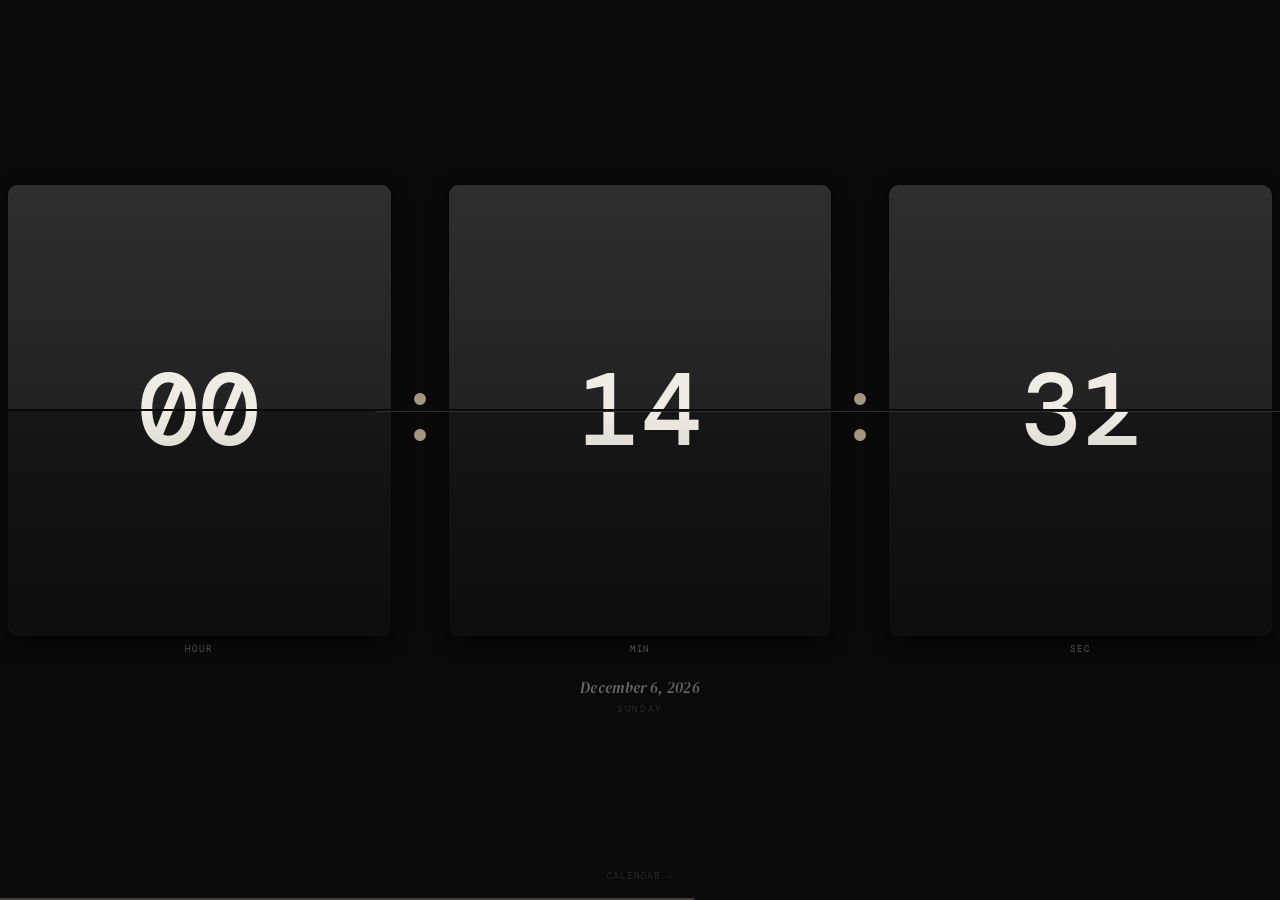
==== index.html @ 861768a3 "Update index.html" ====
<!DOCTYPE html>
<html lang="en">
<head>
  <meta charset="UTF-8">
  <meta name="viewport" content="width=device-width, initial-scale=1.0, maximum-scale=1.0, user-scalable=no">
  <meta name="apple-mobile-web-app-capable" content="yes">
  <meta name="apple-mobile-web-app-status-bar-style" content="black-translucent">
  <title>Clock</title>
  <link href="https://fonts.googleapis.com/css2?family=DM+Serif+Display:ital@0;1&family=DM+Mono:wght@300;400;500&display=swap" rel="stylesheet">
  <style>
    *, *::before, *::after { box-sizing: border-box; margin: 0; padding: 0; }

    :root {
      --bg: #0a0a0a;
      --card-top: #222222;
      --card-bot: #161616;
      --fg: #f0ece4;
      --muted: #666;
      --accent: #c8b99a;
      --dim: #2a2a2a;
      --divider: #0a0a0a;

      --font-sz: 56px;
    }

    html, body {
      width: 100%;
      height: 100%;
      overflow: hidden;
      background: var(--bg);
      color: var(--fg);
      -webkit-tap-highlight-color: transparent;
      touch-action: none;
    }

    /* ── SWIPE WRAP ── */
    #swipe-wrap {
      display: -webkit-box;
      display: flex;
      width: 200%;
      height: 100%;
      -webkit-transition: -webkit-transform 0.42s cubic-bezier(0.77,0,0.175,1);
      transition: transform 0.42s cubic-bezier(0.77,0,0.175,1);
    }
    #swipe-wrap.show-cal {
      -webkit-transform: translateX(-50%);
      transform: translateX(-50%);
    }

    .page {
      width: 50%;
      height: 100%;
      display: -webkit-box;
      display: flex;
      -webkit-box-orient: vertical;
      flex-direction: column;
      -webkit-box-align: center;
      align-items: center;
      -webkit-box-pack: center;
      justify-content: center;
      position: relative;
      flex-shrink: 0;
    }

    #clock-row {
      display: -webkit-box;
      display: flex;
      -webkit-box-align: center;
      align-items: center;
      -webkit-box-pack: center;
      justify-content: center;
      width: 100%;
      padding: 0 8px;
    }

    .flip-unit {
      display: -webkit-box;
      display: flex;
      -webkit-box-orient: vertical;
      flex-direction: column;
      -webkit-box-align: center;
      align-items: center;
      gap: 7px;
      -webkit-box-flex: 1;
      flex: 1;
    }

    .flip-card {
      position: relative;
      width: 100%;
      height: 0;
      padding-bottom: 118%;
      border-radius: 10px;
      -webkit-perspective: 300px;
      perspective: 300px;
      box-shadow: 0 6px 20px rgba(0,0,0,0.7);
    }

    /* Static background halves */
    .card-top {
      position: absolute;
      top: 0; left: 0; right: 0;
      height: 50%;
      overflow: hidden;
      background: var(--card-top);
      border-radius: 10px 10px 0 0;
      display: -webkit-box;
      display: flex;
      -webkit-box-align: end;
      align-items: flex-end;
      -webkit-box-pack: center;
      justify-content: center;
    }
    .card-bot {
      position: absolute;
      top: 50%; left: 0; right: 0;
      height: 50%;
      overflow: hidden;
      background: var(--card-bot);
      border-radius: 0 0 10px 10px;
      display: -webkit-box;
      display: flex;
      -webkit-box-align: start;
      align-items: flex-start;
      -webkit-box-pack: center;
      justify-content: center;
    }

    .card-top span {
      font-family: 'DM Mono', monospace;
      font-weight: 500;
      font-size: 8vw;
      color: var(--fg);
      line-height: 1;
      display: block;
      -webkit-transform: translateY(50%);
      transform: translateY(50%);
      -webkit-user-select: none;
      user-select: none;
    }
    .card-bot span {
      font-family: 'DM Mono', monospace;
      font-weight: 500;
      font-size: 8vw;
      color: var(--fg);
      line-height: 1;
      display: block;
      -webkit-transform: translateY(-50%);
      transform: translateY(-50%);
      -webkit-user-select: none;
      user-select: none;
    }

    /* Sheen */
    .card-top::after {
      content: '';
      position: absolute;
      inset: 0;
      background: -webkit-linear-gradient(top, rgba(255,255,255,0.06), transparent);
      background: linear-gradient(to bottom, rgba(255,255,255,0.06), transparent);
      pointer-events: none;
    }
    .card-bot::after {
      content: '';
      position: absolute;
      inset: 0;
      background: -webkit-linear-gradient(bottom, rgba(0,0,0,0.4), transparent);
      background: linear-gradient(to top, rgba(0,0,0,0.4), transparent);
      pointer-events: none;
    }

    /* Divider line */
    .card-divider {
      position: absolute;
      top: calc(50% - 1px);
      left: 0; right: 0;
      height: 2px;
      background: var(--divider);
      z-index: 20;
    }

    /* Animated flap */
    .flap {
      position: absolute;
      top: 0; left: 0; right: 0;
      height: 50%;
      overflow: hidden;
      background: var(--card-top);
      border-radius: 10px 10px 0 0;
      -webkit-transform-origin: bottom center;
      transform-origin: bottom center;
      -webkit-transform-style: preserve-3d;
      transform-style: preserve-3d;
      z-index: 10;
      display: -webkit-box;
      display: flex;
      -webkit-box-align: end;
      align-items: flex-end;
      -webkit-box-pack: center;
      justify-content: center;
    }
    .flap span {
      font-family: 'DM Mono', monospace;
      font-weight: 500;
      font-size: 8vw;
      color: var(--fg);
      line-height: 1;
      display: block;
      -webkit-transform: translateY(50%);
      transform: translateY(50%);
      -webkit-user-select: none;
      user-select: none;
    }
    .flap::after {
      content: '';
      position: absolute;
      inset: 0;
      background: -webkit-linear-gradient(top, rgba(255,255,255,0.06), transparent);
      background: linear-gradient(to bottom, rgba(255,255,255,0.06), transparent);
      pointer-events: none;
    }

    .flap.animate {
      -webkit-animation: flapDown 0.32s ease-in forwards;
      animation: flapDown 0.32s ease-in forwards;
    }
    @-webkit-keyframes flapDown {
      0%   { -webkit-transform: rotateX(0deg); }
      100% { -webkit-transform: rotateX(-90deg); }
    }
    @keyframes flapDown {
      0%   { transform: rotateX(0deg); }
      100% { transform: rotateX(-90deg); }
    }

    .flip-label {
      font-family: 'DM Mono', monospace;
      font-size: 9px;
      letter-spacing: 0.22em;
      text-transform: uppercase;
      color: var(--muted);
    }

    .colon-sep {
      font-family: 'DM Mono', monospace;
      font-size: 7vw;
      font-weight: 300;
      color: var(--accent);
      margin-bottom: 18px;
      opacity: 0.8;
      flex-shrink: 0;
      padding: 0 2px;
      -webkit-animation: blink 1s step-start infinite;
      animation: blink 1s step-start infinite;
    }
    @-webkit-keyframes blink { 0%,100%{opacity:0.8} 50%{opacity:0.1} }
    @keyframes blink         { 0%,100%{opacity:0.8} 50%{opacity:0.1} }

    #date-row {
      margin-top: 22px;
      display: -webkit-box;
      display: flex;
      -webkit-box-orient: vertical;
      flex-direction: column;
      -webkit-box-align: center;
      align-items: center;
      gap: 5px;
    }
    #date-display {
      font-family: 'DM Serif Display', serif;
      font-style: italic;
      font-size: 15px;
      color: var(--muted);
      letter-spacing: 0.02em;
    }
    #day-display {
      font-family: 'DM Mono', monospace;
      font-size: 9px;
      letter-spacing: 0.28em;
      text-transform: uppercase;
      color: var(--dim);
    }

    #progress-bar {
      position: absolute;
      bottom: 0; left: 0;
      height: 2px;
      background: var(--accent);
      opacity: 0.3;
      width: 0%;
      -webkit-transition: width 0.95s linear;
      transition: width 0.95s linear;
    }

    /* hints */
    .swipe-hint, .back-hint {
      position: absolute;
      bottom: 18px;
      font-size: 9px;
      color: var(--dim);
      letter-spacing: 0.2em;
      text-transform: uppercase;
      display: -webkit-box;
      display: flex;
      -webkit-box-align: center;
      align-items: center;
      gap: 5px;
      font-family: 'DM Mono', monospace;
    }
    .swipe-hint::after  { content:'→'; -webkit-animation:nudge-r 2.5s ease-in-out infinite; animation:nudge-r 2.5s ease-in-out infinite; display:inline-block; }
    .back-hint::before  { content:'←'; -webkit-animation:nudge-l 2.5s ease-in-out infinite; animation:nudge-l 2.5s ease-in-out infinite; display:inline-block; }
    @-webkit-keyframes nudge-r { 0%,100%{-webkit-transform:translateX(0)} 50%{-webkit-transform:translateX(4px)} }
    @keyframes nudge-r          { 0%,100%{transform:translateX(0)}          50%{transform:translateX(4px)} }
    @-webkit-keyframes nudge-l { 0%,100%{-webkit-transform:translateX(0)} 50%{-webkit-transform:translateX(-4px)} }
    @keyframes nudge-l          { 0%,100%{transform:translateX(0)}          50%{transform:translateX(-4px)} }

    /* ══════════════════════════════
       CALENDAR
    ══════════════════════════════ */
    #cal-page {
      -webkit-box-pack: start;
      justify-content: flex-start;
      padding: 40px 16px 0;
      width: 50%;
    }

    #cal-header {
      width: 100%;
      display: -webkit-box;
      display: flex;
      -webkit-box-align: center;
      align-items: center;
      -webkit-box-pack: justify;
      justify-content: space-between;
      margin-bottom: 18px;
    }
    #cal-month-label {
      font-family: 'DM Serif Display', serif;
      font-style: italic;
      font-size: 22px;
      color: var(--fg);
    }
    .cal-nav {
      background: none;
      border: 1px solid var(--dim);
      color: var(--muted);
      width: 30px; height: 30px;
      border-radius: 50%;
      font-size: 16px;
      cursor: pointer;
      display: -webkit-box;
      display: flex;
      -webkit-box-align: center;
      align-items: center;
      -webkit-box-pack: center;
      justify-content: center;
      -webkit-appearance: none;
    }
    .cal-nav:active { border-color: var(--accent); color: var(--accent); }

    .cal-weekdays {
      display: -webkit-box;
      display: -ms-flexbox;
      display: flex;
      width: 100%;
      margin-bottom: 6px;
    }
    .cal-wd {
      -webkit-box-flex: 1;
      flex: 1;
      text-align: center;
      font-size: 8px;
      letter-spacing: 0.1em;
      text-transform: uppercase;
      color: var(--dim);
      padding: 3px 0;
      font-family: 'DM Mono', monospace;
    }

    /* Use flex rows instead of grid for old Safari */
    #cal-days {
      width: 100%;
    }
    .cal-row {
      display: -webkit-box;
      display: -ms-flexbox;
      display: flex;
      width: 100%;
    }
    .cal-day {
      -webkit-box-flex: 1;
      flex: 1;
      aspect-ratio: 1;
      height: 38px;
      display: -webkit-box;
      display: flex;
      -webkit-box-align: center;
      align-items: center;
      -webkit-box-pack: center;
      justify-content: center;
      font-size: 12px;
      color: var(--muted);
      border-radius: 50%;
      font-family: 'DM Mono', monospace;
      font-weight: 300;
    }
    .cal-day.other-month   { opacity: 0.22; }
    .cal-day.current-month { color: var(--fg); opacity: 0.75; }
    .cal-day.today         { background: var(--accent); color: var(--bg); opacity: 1; font-weight: 500; }

    body { -webkit-animation: fadeIn 0.6s ease; animation: fadeIn 0.6s ease; }
    @-webkit-keyframes fadeIn { from{opacity:0} to{opacity:1} }
    @keyframes fadeIn          { from{opacity:0} to{opacity:1} }
  </style>
</head>
<body>
<div id="swipe-wrap">

  <!-- ── CLOCK PAGE ── -->
  <div class="page" id="clock-page">
    <div id="progress-bar"></div>

    <div id="clock-row">
      <div class="flip-unit">
        <div class="flip-card">
          <div class="card-top"><span id="top-hh">00</span></div>
          <div class="card-bot"><span id="bot-hh">00</span></div>
          <div class="card-divider"></div>
          <div class="flap" id="flap-hh"><span id="flap-hh-val">00</span></div>
        </div>
        <div class="flip-label">hour</div>
      </div>

      <div class="colon-sep">:</div>

      <div class="flip-unit">
        <div class="flip-card">
          <div class="card-top"><span id="top-mm">00</span></div>
          <div class="card-bot"><span id="bot-mm">00</span></div>
          <div class="card-divider"></div>
          <div class="flap" id="flap-mm"><span id="flap-mm-val">00</span></div>
        </div>
        <div class="flip-label">min</div>
      </div>

      <div class="colon-sep">:</div>

      <div class="flip-unit">
        <div class="flip-card">
          <div class="card-top"><span id="top-ss">00</span></div>
          <div class="card-bot"><span id="bot-ss">00</span></div>
          <div class="card-divider"></div>
          <div class="flap" id="flap-ss"><span id="flap-ss-val">00</span></div>
        </div>
        <div class="flip-label">sec</div>
      </div>
    </div>

    <div id="date-row">
      <div id="date-display"></div>
      <div id="day-display"></div>
    </div>

    <div class="swipe-hint">calendar</div>
  </div>

  <!-- ── CALENDAR PAGE ── -->
  <div class="page" id="cal-page">
    <div id="cal-header">
      <button class="cal-nav" id="prev-month">&#8249;</button>
      <div id="cal-month-label"></div>
      <button class="cal-nav" id="next-month">&#8250;</button>
    </div>
    <div style="width:100%">
      <div class="cal-weekdays">
        <div class="cal-wd">Su</div><div class="cal-wd">Mo</div>
        <div class="cal-wd">Tu</div><div class="cal-wd">We</div>
        <div class="cal-wd">Th</div><div class="cal-wd">Fr</div>
        <div class="cal-wd">Sa</div>
      </div>
      <div id="cal-days"></div>
    </div>
    <div class="back-hint">clock</div>
  </div>

</div>

<script>
  function pad(n) { return ('0' + n).slice(-2); }

  var MONTHS = ['January','February','March','April','May','June',
                'July','August','September','October','November','December'];
  var DAYS   = ['Sunday','Monday','Tuesday','Wednesday',
                'Thursday','Friday','Saturday'];

  /* ── Flip Card ── */
  function Card(id) {
    this.topEl   = document.getElementById('top-' + id);
    this.botEl   = document.getElementById('bot-' + id);
    this.flapEl  = document.getElementById('flap-' + id);
    this.flapVal = document.getElementById('flap-' + id + '-val');
    this.current = null;
  }
  Card.prototype.set = function(val) {
    if (this.current === val) return;
    var prev = this.current !== null ? this.current : val;
    this.current = val;
    this.botEl.textContent = val;
    this.flapVal.textContent = prev;
    this.flapEl.className = 'flap';
    var el = this.flapEl;
    var topEl = this.topEl;
    var flapVal = this.flapVal;
    // force reflow
    void el.offsetWidth;
    el.className = 'flap animate';
    setTimeout(function() {
      topEl.textContent = val;
      flapVal.textContent = val;
      el.className = 'flap';
    }, 340);
  };

  var cards = {
    hh: new Card('hh'),
    mm: new Card('mm'),
    ss: new Card('ss')
  };

  /* ── Tick ── */
  function tick() {
    var now = new Date();
    cards.hh.set(pad(now.getHours()));
    cards.mm.set(pad(now.getMinutes()));
    cards.ss.set(pad(now.getSeconds()));
    document.getElementById('date-display').textContent =
      MONTHS[now.getMonth()] + ' ' + now.getDate() + ', ' + now.getFullYear();
    document.getElementById('day-display').textContent = DAYS[now.getDay()];
    document.getElementById('progress-bar').style.width =
      ((now.getSeconds() / 59) * 100) + '%';
  }
  tick();
  setInterval(tick, 1000);

  /* ── Calendar ── */
  var calYear, calMonth;
  function initCal() {
    var n = new Date();
    calYear = n.getFullYear();
    calMonth = n.getMonth();
    renderCal();
  }
  function renderCal() {
    var now = new Date();
    document.getElementById('cal-month-label').textContent =
      MONTHS[calMonth] + ' ' + calYear;
    var firstDay    = new Date(calYear, calMonth, 1).getDay();
    var daysInMonth = new Date(calYear, calMonth + 1, 0).getDate();
    var daysInPrev  = new Date(calYear, calMonth, 0).getDate();

    // Build flat array of day cells
    var cells = [];
    for (var i = firstDay - 1; i >= 0; i--) {
      cells.push({ label: daysInPrev - i, cls: 'cal-day other-month' });
    }
    for (var i = 1; i <= daysInMonth; i++) {
      var isToday = i === now.getDate() &&
        calMonth === now.getMonth() && calYear === now.getFullYear();
      cells.push({ label: i, cls: 'cal-day current-month' + (isToday ? ' today' : '') });
    }
    var rem = cells.length % 7;
    if (rem) {
      for (var i = 1; i <= 7 - rem; i++) {
        cells.push({ label: i, cls: 'cal-day other-month' });
      }
    }

    // Render as flex rows of 7
    var container = document.getElementById('cal-days');
    container.innerHTML = '';
    for (var r = 0; r < cells.length; r += 7) {
      var row = document.createElement('div');
      row.className = 'cal-row';
      for (var c = r; c < r + 7 && c < cells.length; c++) {
        var cell = document.createElement('div');
        cell.className = cells[c].cls;
        cell.textContent = cells[c].label;
        row.appendChild(cell);
      }
      container.appendChild(row);
    }
  }

  document.getElementById('prev-month').onclick = function() {
    if (--calMonth < 0) { calMonth = 11; calYear--; } renderCal();
  };
  document.getElementById('next-month').onclick = function() {
    if (++calMonth > 11) { calMonth = 0; calYear++; } renderCal();
  };
  initCal();

  /* ── Swipe ── */
  var wrap = document.getElementById('swipe-wrap');
  var sx = 0, sy = 0, onCal = false;

  document.addEventListener('touchstart', function(e) {
    sx = e.touches[0].clientX;
    sy = e.touches[0].clientY;
  }, false);

  document.addEventListener('touchend', function(e) {
    var dx = e.changedTouches[0].clientX - sx;
    var dy = e.changedTouches[0].clientY - sy;
    if (Math.abs(dx) < Math.abs(dy) * 1.2 || Math.abs(dx) < 30) return;
    if (!onCal && dx < 0) {
      onCal = true;
      wrap.className = 'show-cal';
    } else if (onCal && dx > 0) {
      onCal = false;
      wrap.className = '';
    }
  }, false);
</script>
</body>
</html>
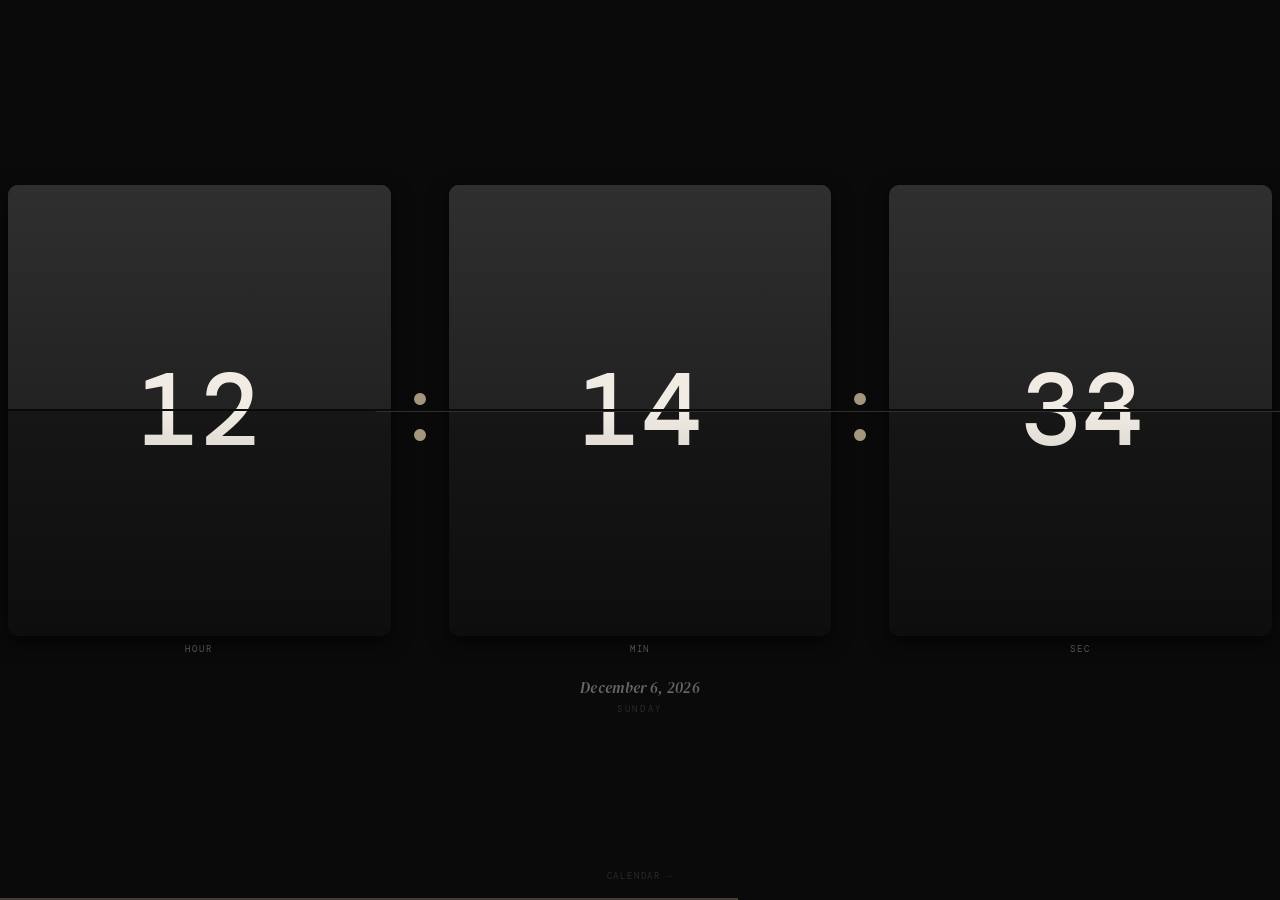
==== commit 4d8cd935: "added 12 hour format" ====
--- a/index.html
+++ b/index.html
@@ -530,7 +530,8 @@
   /* ── Tick ── */
   function tick() {
     var now = new Date();
-    cards.hh.set(pad(now.getHours()));
+    var h = now.getHours() % 12 || 12;
+    cards.hh.set(pad(h));
     cards.mm.set(pad(now.getMinutes()));
     cards.ss.set(pad(now.getSeconds()));
     document.getElementById('date-display').textContent =
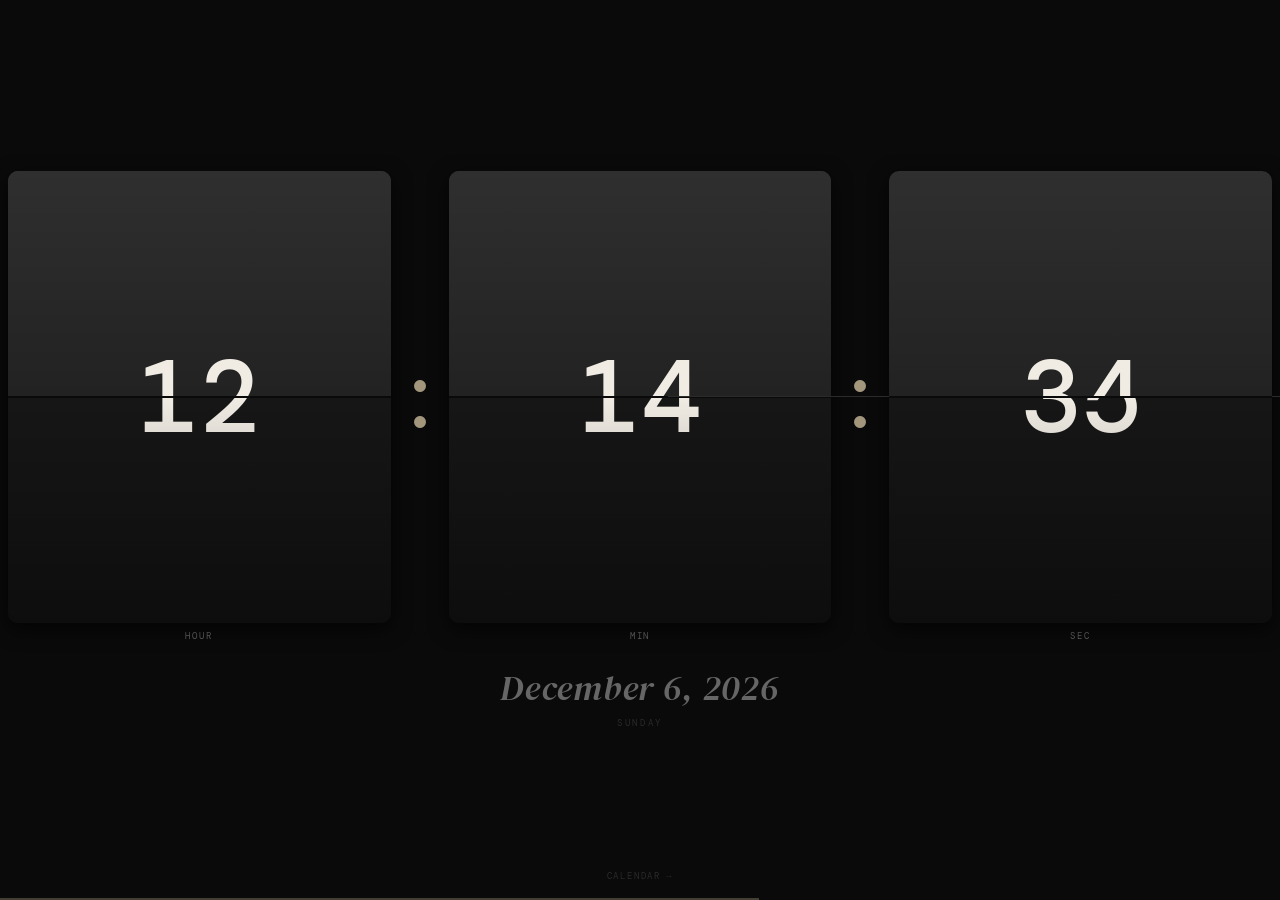
==== commit 811d8f1b: "Update index.html" ====
--- a/index.html
+++ b/index.html
@@ -269,7 +269,7 @@
     #date-display {
       font-family: 'DM Serif Display', serif;
       font-style: italic;
-      font-size: 15px;
+      font-size: 35px;
       color: var(--muted);
       letter-spacing: 0.02em;
     }
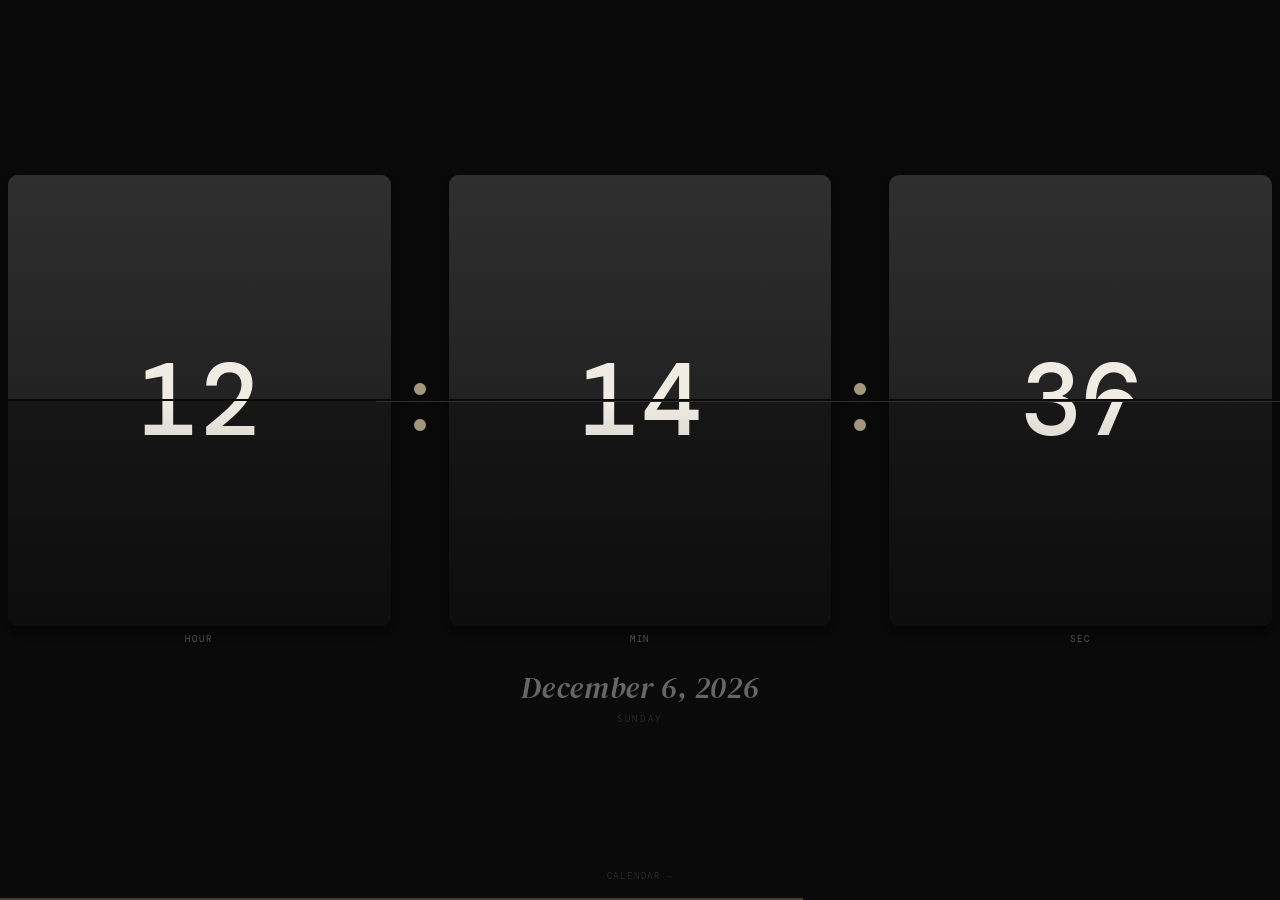
==== commit 29ea4b56: "Update index.html" ====
--- a/index.html
+++ b/index.html
@@ -269,7 +269,7 @@
     #date-display {
       font-family: 'DM Serif Display', serif;
       font-style: italic;
-      font-size: 35px;
+      font-size: 30px;
       color: var(--muted);
       letter-spacing: 0.02em;
     }
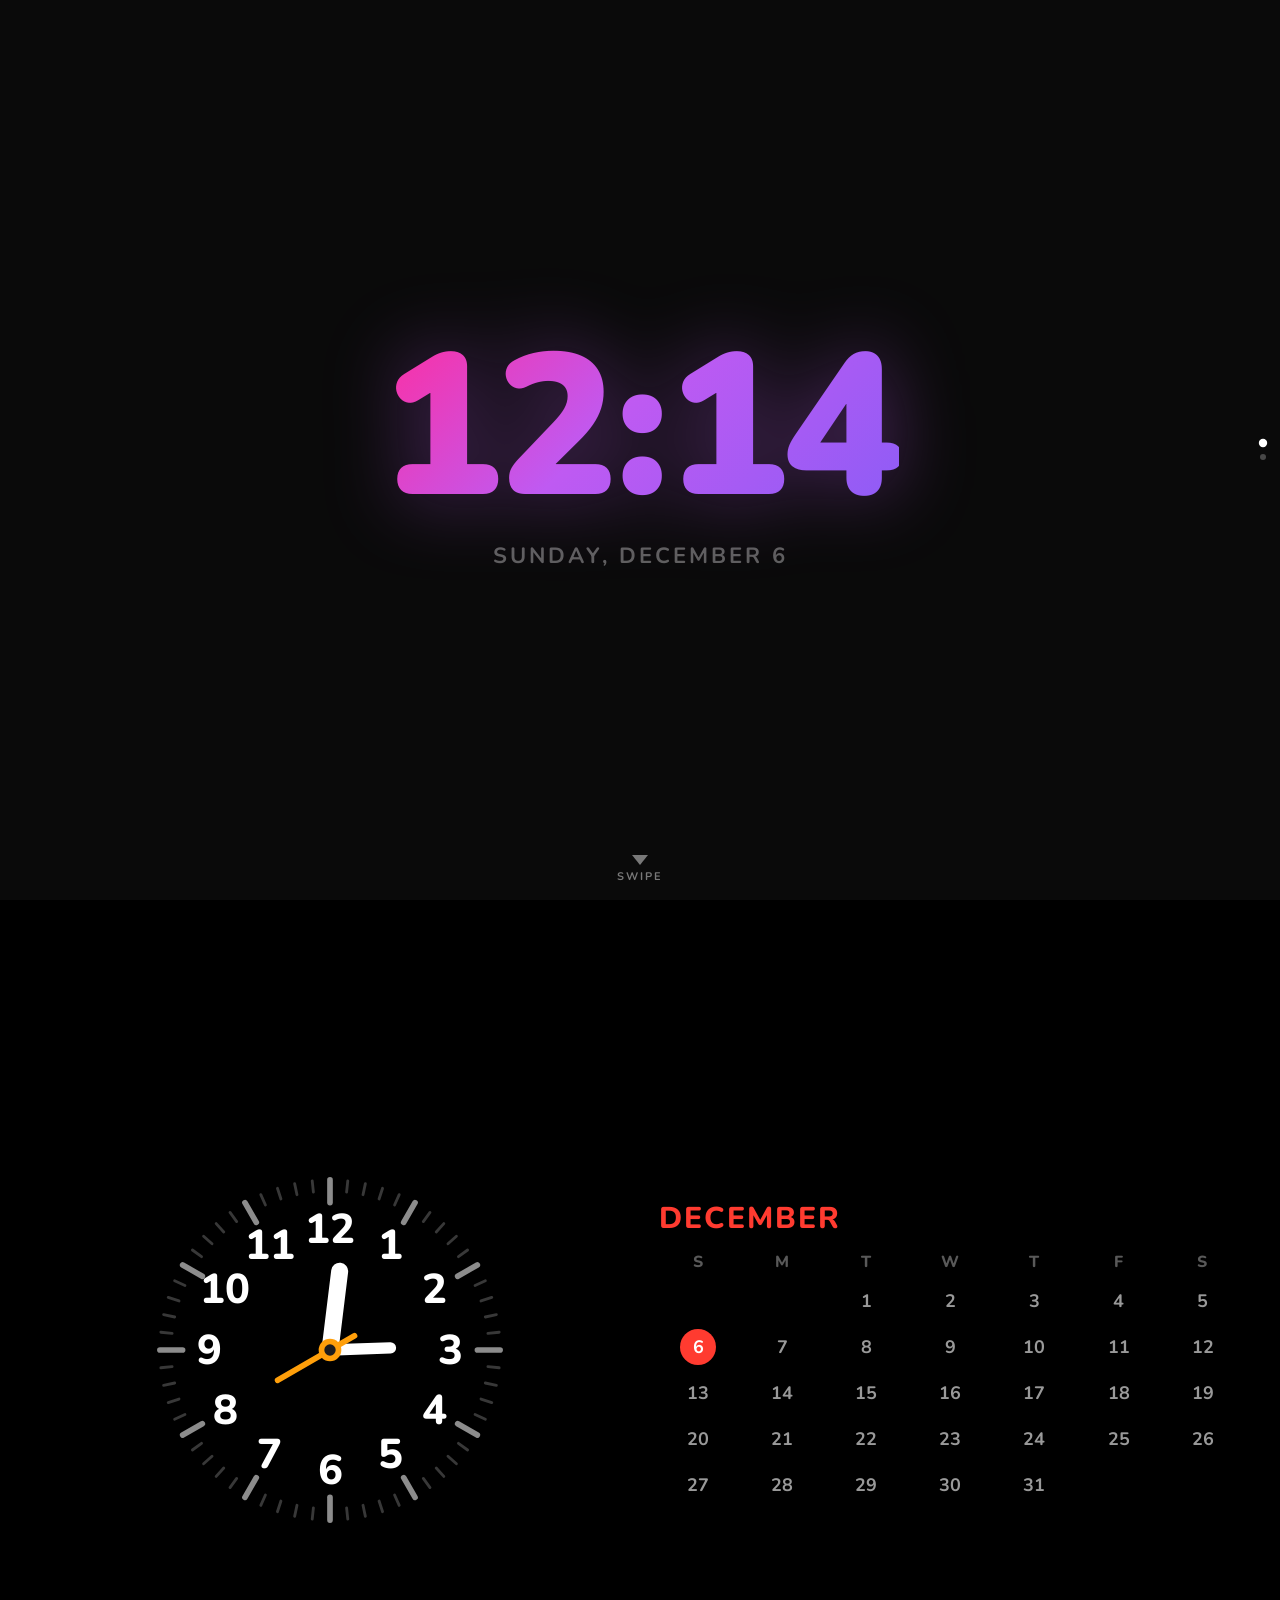
==== commit c4380e24: "added a new clock" ====
--- a/index.html
+++ b/index.html
@@ -1,626 +1,431 @@
 <!DOCTYPE html>
 <html lang="en">
 <head>
-  <meta charset="UTF-8">
-  <meta name="viewport" content="width=device-width, initial-scale=1.0, maximum-scale=1.0, user-scalable=no">
-  <meta name="apple-mobile-web-app-capable" content="yes">
-  <meta name="apple-mobile-web-app-status-bar-style" content="black-translucent">
-  <title>Clock</title>
-  <link href="https://fonts.googleapis.com/css2?family=DM+Serif+Display:ital@0;1&family=DM+Mono:wght@300;400;500&display=swap" rel="stylesheet">
-  <style>
-    *, *::before, *::after { box-sizing: border-box; margin: 0; padding: 0; }
-
-    :root {
-      --bg: #0a0a0a;
-      --card-top: #222222;
-      --card-bot: #161616;
-      --fg: #f0ece4;
-      --muted: #666;
-      --accent: #c8b99a;
-      --dim: #2a2a2a;
-      --divider: #0a0a0a;
-
-      --font-sz: 56px;
-    }
-
-    html, body {
-      width: 100%;
-      height: 100%;
-      overflow: hidden;
-      background: var(--bg);
-      color: var(--fg);
-      -webkit-tap-highlight-color: transparent;
-      touch-action: none;
-    }
-
-    /* ── SWIPE WRAP ── */
-    #swipe-wrap {
-      display: -webkit-box;
-      display: flex;
-      width: 200%;
-      height: 100%;
-      -webkit-transition: -webkit-transform 0.42s cubic-bezier(0.77,0,0.175,1);
-      transition: transform 0.42s cubic-bezier(0.77,0,0.175,1);
-    }
-    #swipe-wrap.show-cal {
-      -webkit-transform: translateX(-50%);
-      transform: translateX(-50%);
-    }
-
-    .page {
-      width: 50%;
-      height: 100%;
-      display: -webkit-box;
-      display: flex;
-      -webkit-box-orient: vertical;
-      flex-direction: column;
-      -webkit-box-align: center;
-      align-items: center;
-      -webkit-box-pack: center;
-      justify-content: center;
-      position: relative;
-      flex-shrink: 0;
-    }
-
-    #clock-row {
-      display: -webkit-box;
-      display: flex;
-      -webkit-box-align: center;
-      align-items: center;
-      -webkit-box-pack: center;
-      justify-content: center;
-      width: 100%;
-      padding: 0 8px;
-    }
-
-    .flip-unit {
-      display: -webkit-box;
-      display: flex;
-      -webkit-box-orient: vertical;
-      flex-direction: column;
-      -webkit-box-align: center;
-      align-items: center;
-      gap: 7px;
-      -webkit-box-flex: 1;
-      flex: 1;
-    }
-
-    .flip-card {
-      position: relative;
-      width: 100%;
-      height: 0;
-      padding-bottom: 118%;
-      border-radius: 10px;
-      -webkit-perspective: 300px;
-      perspective: 300px;
-      box-shadow: 0 6px 20px rgba(0,0,0,0.7);
-    }
-
-    /* Static background halves */
-    .card-top {
-      position: absolute;
-      top: 0; left: 0; right: 0;
-      height: 50%;
-      overflow: hidden;
-      background: var(--card-top);
-      border-radius: 10px 10px 0 0;
-      display: -webkit-box;
-      display: flex;
-      -webkit-box-align: end;
-      align-items: flex-end;
-      -webkit-box-pack: center;
-      justify-content: center;
-    }
-    .card-bot {
-      position: absolute;
-      top: 50%; left: 0; right: 0;
-      height: 50%;
-      overflow: hidden;
-      background: var(--card-bot);
-      border-radius: 0 0 10px 10px;
-      display: -webkit-box;
-      display: flex;
-      -webkit-box-align: start;
-      align-items: flex-start;
-      -webkit-box-pack: center;
-      justify-content: center;
-    }
-
-    .card-top span {
-      font-family: 'DM Mono', monospace;
-      font-weight: 500;
-      font-size: 8vw;
-      color: var(--fg);
-      line-height: 1;
-      display: block;
-      -webkit-transform: translateY(50%);
-      transform: translateY(50%);
-      -webkit-user-select: none;
-      user-select: none;
-    }
-    .card-bot span {
-      font-family: 'DM Mono', monospace;
-      font-weight: 500;
-      font-size: 8vw;
-      color: var(--fg);
-      line-height: 1;
-      display: block;
-      -webkit-transform: translateY(-50%);
-      transform: translateY(-50%);
-      -webkit-user-select: none;
-      user-select: none;
-    }
-
-    /* Sheen */
-    .card-top::after {
-      content: '';
-      position: absolute;
-      inset: 0;
-      background: -webkit-linear-gradient(top, rgba(255,255,255,0.06), transparent);
-      background: linear-gradient(to bottom, rgba(255,255,255,0.06), transparent);
-      pointer-events: none;
-    }
-    .card-bot::after {
-      content: '';
-      position: absolute;
-      inset: 0;
-      background: -webkit-linear-gradient(bottom, rgba(0,0,0,0.4), transparent);
-      background: linear-gradient(to top, rgba(0,0,0,0.4), transparent);
-      pointer-events: none;
-    }
-
-    /* Divider line */
-    .card-divider {
-      position: absolute;
-      top: calc(50% - 1px);
-      left: 0; right: 0;
-      height: 2px;
-      background: var(--divider);
-      z-index: 20;
-    }
-
-    /* Animated flap */
-    .flap {
-      position: absolute;
-      top: 0; left: 0; right: 0;
-      height: 50%;
-      overflow: hidden;
-      background: var(--card-top);
-      border-radius: 10px 10px 0 0;
-      -webkit-transform-origin: bottom center;
-      transform-origin: bottom center;
-      -webkit-transform-style: preserve-3d;
-      transform-style: preserve-3d;
-      z-index: 10;
-      display: -webkit-box;
-      display: flex;
-      -webkit-box-align: end;
-      align-items: flex-end;
-      -webkit-box-pack: center;
-      justify-content: center;
-    }
-    .flap span {
-      font-family: 'DM Mono', monospace;
-      font-weight: 500;
-      font-size: 8vw;
-      color: var(--fg);
-      line-height: 1;
-      display: block;
-      -webkit-transform: translateY(50%);
-      transform: translateY(50%);
-      -webkit-user-select: none;
-      user-select: none;
-    }
-    .flap::after {
-      content: '';
-      position: absolute;
-      inset: 0;
-      background: -webkit-linear-gradient(top, rgba(255,255,255,0.06), transparent);
-      background: linear-gradient(to bottom, rgba(255,255,255,0.06), transparent);
-      pointer-events: none;
-    }
-
-    .flap.animate {
-      -webkit-animation: flapDown 0.32s ease-in forwards;
-      animation: flapDown 0.32s ease-in forwards;
-    }
-    @-webkit-keyframes flapDown {
-      0%   { -webkit-transform: rotateX(0deg); }
-      100% { -webkit-transform: rotateX(-90deg); }
-    }
-    @keyframes flapDown {
-      0%   { transform: rotateX(0deg); }
-      100% { transform: rotateX(-90deg); }
-    }
-
-    .flip-label {
-      font-family: 'DM Mono', monospace;
-      font-size: 9px;
-      letter-spacing: 0.22em;
-      text-transform: uppercase;
-      color: var(--muted);
-    }
-
-    .colon-sep {
-      font-family: 'DM Mono', monospace;
-      font-size: 7vw;
-      font-weight: 300;
-      color: var(--accent);
-      margin-bottom: 18px;
-      opacity: 0.8;
-      flex-shrink: 0;
-      padding: 0 2px;
-      -webkit-animation: blink 1s step-start infinite;
-      animation: blink 1s step-start infinite;
-    }
-    @-webkit-keyframes blink { 0%,100%{opacity:0.8} 50%{opacity:0.1} }
-    @keyframes blink         { 0%,100%{opacity:0.8} 50%{opacity:0.1} }
-
-    #date-row {
-      margin-top: 22px;
-      display: -webkit-box;
-      display: flex;
-      -webkit-box-orient: vertical;
-      flex-direction: column;
-      -webkit-box-align: center;
-      align-items: center;
-      gap: 5px;
-    }
-    #date-display {
-      font-family: 'DM Serif Display', serif;
-      font-style: italic;
-      font-size: 30px;
-      color: var(--muted);
-      letter-spacing: 0.02em;
-    }
-    #day-display {
-      font-family: 'DM Mono', monospace;
-      font-size: 9px;
-      letter-spacing: 0.28em;
-      text-transform: uppercase;
-      color: var(--dim);
-    }
-
-    #progress-bar {
-      position: absolute;
-      bottom: 0; left: 0;
-      height: 2px;
-      background: var(--accent);
-      opacity: 0.3;
-      width: 0%;
-      -webkit-transition: width 0.95s linear;
-      transition: width 0.95s linear;
-    }
-
-    /* hints */
-    .swipe-hint, .back-hint {
-      position: absolute;
-      bottom: 18px;
-      font-size: 9px;
-      color: var(--dim);
-      letter-spacing: 0.2em;
-      text-transform: uppercase;
-      display: -webkit-box;
-      display: flex;
-      -webkit-box-align: center;
-      align-items: center;
-      gap: 5px;
-      font-family: 'DM Mono', monospace;
-    }
-    .swipe-hint::after  { content:'→'; -webkit-animation:nudge-r 2.5s ease-in-out infinite; animation:nudge-r 2.5s ease-in-out infinite; display:inline-block; }
-    .back-hint::before  { content:'←'; -webkit-animation:nudge-l 2.5s ease-in-out infinite; animation:nudge-l 2.5s ease-in-out infinite; display:inline-block; }
-    @-webkit-keyframes nudge-r { 0%,100%{-webkit-transform:translateX(0)} 50%{-webkit-transform:translateX(4px)} }
-    @keyframes nudge-r          { 0%,100%{transform:translateX(0)}          50%{transform:translateX(4px)} }
-    @-webkit-keyframes nudge-l { 0%,100%{-webkit-transform:translateX(0)} 50%{-webkit-transform:translateX(-4px)} }
-    @keyframes nudge-l          { 0%,100%{transform:translateX(0)}          50%{transform:translateX(-4px)} }
-
-    /* ══════════════════════════════
-       CALENDAR
-    ══════════════════════════════ */
-    #cal-page {
-      -webkit-box-pack: start;
-      justify-content: flex-start;
-      padding: 40px 16px 0;
-      width: 50%;
-    }
-
-    #cal-header {
-      width: 100%;
-      display: -webkit-box;
-      display: flex;
-      -webkit-box-align: center;
-      align-items: center;
-      -webkit-box-pack: justify;
-      justify-content: space-between;
-      margin-bottom: 18px;
-    }
-    #cal-month-label {
-      font-family: 'DM Serif Display', serif;
-      font-style: italic;
-      font-size: 22px;
-      color: var(--fg);
-    }
-    .cal-nav {
-      background: none;
-      border: 1px solid var(--dim);
-      color: var(--muted);
-      width: 30px; height: 30px;
-      border-radius: 50%;
-      font-size: 16px;
-      cursor: pointer;
-      display: -webkit-box;
-      display: flex;
-      -webkit-box-align: center;
-      align-items: center;
-      -webkit-box-pack: center;
-      justify-content: center;
-      -webkit-appearance: none;
-    }
-    .cal-nav:active { border-color: var(--accent); color: var(--accent); }
-
-    .cal-weekdays {
-      display: -webkit-box;
-      display: -ms-flexbox;
-      display: flex;
-      width: 100%;
-      margin-bottom: 6px;
-    }
-    .cal-wd {
-      -webkit-box-flex: 1;
-      flex: 1;
-      text-align: center;
-      font-size: 8px;
-      letter-spacing: 0.1em;
-      text-transform: uppercase;
-      color: var(--dim);
-      padding: 3px 0;
-      font-family: 'DM Mono', monospace;
-    }
-
-    /* Use flex rows instead of grid for old Safari */
-    #cal-days {
-      width: 100%;
-    }
-    .cal-row {
-      display: -webkit-box;
-      display: -ms-flexbox;
-      display: flex;
-      width: 100%;
-    }
-    .cal-day {
-      -webkit-box-flex: 1;
-      flex: 1;
-      aspect-ratio: 1;
-      height: 38px;
-      display: -webkit-box;
-      display: flex;
-      -webkit-box-align: center;
-      align-items: center;
-      -webkit-box-pack: center;
-      justify-content: center;
-      font-size: 12px;
-      color: var(--muted);
-      border-radius: 50%;
-      font-family: 'DM Mono', monospace;
-      font-weight: 300;
-    }
-    .cal-day.other-month   { opacity: 0.22; }
-    .cal-day.current-month { color: var(--fg); opacity: 0.75; }
-    .cal-day.today         { background: var(--accent); color: var(--bg); opacity: 1; font-weight: 500; }
-
-    body { -webkit-animation: fadeIn 0.6s ease; animation: fadeIn 0.6s ease; }
-    @-webkit-keyframes fadeIn { from{opacity:0} to{opacity:1} }
-    @keyframes fadeIn          { from{opacity:0} to{opacity:1} }
-  </style>
+<meta charset="UTF-8">
+<meta name="viewport" content="width=device-width, initial-scale=1.0">
+<title>StandBy Clock</title>
+<link href="https://fonts.googleapis.com/css2?family=SF+Pro+Rounded:wght@700&family=Nunito:wght@800;900&display=swap" rel="stylesheet">
+<style>
+  * { margin: 0; padding: 0; box-sizing: border-box; }
+
+  body {
+    width: 100vw;
+    height: 100vh;
+    overflow: hidden;
+    background: #000;
+    font-family: 'Nunito', sans-serif;
+    cursor: default;
+    user-select: none;
+  }
+
+  /* ── SLIDE CONTAINER ── */
+  .slider {
+    display: flex;
+    flex-direction: column;
+    width: 100%;
+    height: 200%;
+    transition: transform 0.6s cubic-bezier(0.77, 0, 0.175, 1);
+  }
+  .slider.at-bottom { transform: translateY(-50%); }
+
+  /* ── SHARED SCREEN ── */
+  .screen {
+    width: 100%;
+    height: 50%;
+    display: flex;
+    align-items: center;
+    justify-content: center;
+    position: relative;
+    overflow: hidden;
+  }
+
+  /* ─────────────────────────────────────────
+     THEME 1 — Digital / Gradient (Image 1)
+  ───────────────────────────────────────── */
+  .theme-digital {
+    background: #0a0a0a;
+  }
+
+  .digital-wrap {
+    display: flex;
+    flex-direction: column;
+    align-items: center;
+    justify-content: center;
+    gap: 12px;
+  }
+
+  .digital-time {
+    font-size: clamp(96px, 22vw, 200px);
+    font-weight: 900;
+    line-height: 1;
+    letter-spacing: -4px;
+    background: linear-gradient(135deg, #ff2d9f 0%, #bf5af2 45%, #8b5cf6 100%);
+    -webkit-background-clip: text;
+    -webkit-text-fill-color: transparent;
+    background-clip: text;
+    filter: drop-shadow(0 0 40px rgba(191,90,242,0.4));
+    animation: pulse-glow 3s ease-in-out infinite alternate;
+  }
+
+  @keyframes pulse-glow {
+    from { filter: drop-shadow(0 0 30px rgba(255,45,159,0.35)); }
+    to   { filter: drop-shadow(0 0 60px rgba(191,90,242,0.6)); }
+  }
+
+  .digital-date {
+    font-size: clamp(14px, 2.5vw, 22px);
+    font-weight: 700;
+    color: rgba(255,255,255,0.35);
+    letter-spacing: 3px;
+    text-transform: uppercase;
+  }
+
+  /* colon dot animation */
+  .colon {
+    display: inline-block;
+    animation: blink 1s step-start infinite;
+    margin: 0 2px;
+  }
+  @keyframes blink {
+    0%,100% { opacity: 1; }
+    50%      { opacity: 0; }
+  }
+
+  /* ─────────────────────────────────────────
+     THEME 2 — Analog + Calendar (Image 2)
+  ───────────────────────────────────────── */
+  .theme-analog {
+    background: #000;
+    display: grid;
+    grid-template-columns: 1fr 1fr;
+    padding: clamp(16px, 3vw, 40px);
+    gap: clamp(16px, 3vw, 40px);
+  }
+
+  /* ── CLOCK FACE ── */
+  .clock-face {
+    display: flex;
+    align-items: center;
+    justify-content: center;
+  }
+
+  svg.analog-svg {
+    width: min(42vw, 42vh, 380px);
+    height: min(42vw, 42vh, 380px);
+    overflow: visible;
+  }
+
+  .tick-major { stroke: rgba(255,255,255,0.55); stroke-width: 3; stroke-linecap: round; }
+  .tick-minor { stroke: rgba(255,255,255,0.22); stroke-width: 1.5; stroke-linecap: round; }
+  .hour-num   { fill: #fff; font-family: 'Nunito', sans-serif; font-weight: 800; font-size: 22px; text-anchor: middle; dominant-baseline: central; }
+
+  .hand-hour   { stroke: #fff; stroke-width: 9;  stroke-linecap: round; }
+  .hand-minute { stroke: #fff; stroke-width: 6;  stroke-linecap: round; }
+  .hand-second { stroke: #ff9f0a; stroke-width: 3; stroke-linecap: round; }
+  .center-dot  { fill: #ff9f0a; }
+  .center-dot-inner { fill: #1c1c1e; }
+
+  /* ── CALENDAR ── */
+  .calendar-wrap {
+    display: flex;
+    flex-direction: column;
+    justify-content: center;
+    gap: 8px;
+  }
+
+  .cal-month {
+    font-size: clamp(18px, 3vw, 30px);
+    font-weight: 800;
+    color: #ff3b30;
+    letter-spacing: 2px;
+    text-transform: uppercase;
+    margin-bottom: 4px;
+  }
+
+  .cal-grid {
+    display: grid;
+    grid-template-columns: repeat(7, 1fr);
+    gap: clamp(4px, 1vw, 10px) clamp(2px, 0.5vw, 6px);
+    text-align: center;
+  }
+
+  .cal-hdr {
+    font-size: clamp(10px, 1.8vw, 16px);
+    font-weight: 800;
+    color: rgba(255,255,255,0.35);
+    letter-spacing: 1px;
+  }
+
+  .cal-day {
+    font-size: clamp(11px, 2vw, 18px);
+    font-weight: 700;
+    color: rgba(255,255,255,0.6);
+    width: clamp(22px, 3.5vw, 36px);
+    height: clamp(22px, 3.5vw, 36px);
+    line-height: clamp(22px, 3.5vw, 36px);
+    border-radius: 50%;
+    margin: 0 auto;
+    transition: color 0.3s;
+  }
+
+  .cal-day.today {
+    background: #ff3b30;
+    color: #fff;
+  }
+
+  /* ── SWIPE HINT ── */
+  .swipe-hint {
+    position: fixed;
+    bottom: 16px;
+    left: 50%;
+    transform: translateX(-50%);
+    display: flex;
+    flex-direction: column;
+    align-items: center;
+    gap: 4px;
+    opacity: 0.45;
+    animation: bounce 2s ease-in-out infinite;
+    pointer-events: none;
+    z-index: 99;
+  }
+  .swipe-hint span {
+    font-size: 11px;
+    color: #fff;
+    letter-spacing: 2px;
+    text-transform: uppercase;
+    font-weight: 700;
+  }
+  .swipe-hint svg { fill: #fff; }
+  @keyframes bounce {
+    0%,100% { transform: translateX(-50%) translateY(0); }
+    50%      { transform: translateX(-50%) translateY(-6px); }
+  }
+
+  /* theme indicator dots */
+  .dots {
+    position: fixed;
+    right: 14px;
+    top: 50%;
+    transform: translateY(-50%);
+    display: flex;
+    flex-direction: column;
+    gap: 8px;
+    z-index: 99;
+  }
+  .dot {
+    width: 6px; height: 6px;
+    border-radius: 50%;
+    background: rgba(255,255,255,0.25);
+    transition: background 0.4s, transform 0.4s;
+  }
+  .dot.active { background: #fff; transform: scale(1.4); }
+</style>
 </head>
 <body>
-<div id="swipe-wrap">
-
-  <!-- ── CLOCK PAGE ── -->
-  <div class="page" id="clock-page">
-    <div id="progress-bar"></div>
-
-    <div id="clock-row">
-      <div class="flip-unit">
-        <div class="flip-card">
-          <div class="card-top"><span id="top-hh">00</span></div>
-          <div class="card-bot"><span id="bot-hh">00</span></div>
-          <div class="card-divider"></div>
-          <div class="flap" id="flap-hh"><span id="flap-hh-val">00</span></div>
-        </div>
-        <div class="flip-label">hour</div>
+
+<div class="slider" id="slider">
+
+  <!-- THEME 1: Digital -->
+  <div class="screen theme-digital">
+    <div class="digital-wrap">
+      <div class="digital-time" id="digitalTime">
+        <span id="dHour">9</span><span class="colon">:</span><span id="dMin">41</span>
       </div>
-
-      <div class="colon-sep">:</div>
-
-      <div class="flip-unit">
-        <div class="flip-card">
-          <div class="card-top"><span id="top-mm">00</span></div>
-          <div class="card-bot"><span id="bot-mm">00</span></div>
-          <div class="card-divider"></div>
-          <div class="flap" id="flap-mm"><span id="flap-mm-val">00</span></div>
-        </div>
-        <div class="flip-label">min</div>
-      </div>
-
-      <div class="colon-sep">:</div>
-
-      <div class="flip-unit">
-        <div class="flip-card">
-          <div class="card-top"><span id="top-ss">00</span></div>
-          <div class="card-bot"><span id="bot-ss">00</span></div>
-          <div class="card-divider"></div>
-          <div class="flap" id="flap-ss"><span id="flap-ss-val">00</span></div>
-        </div>
-        <div class="flip-label">sec</div>
-      </div>
+      <div class="digital-date" id="digitalDate">Monday, April 6</div>
     </div>
-
-    <div id="date-row">
-      <div id="date-display"></div>
-      <div id="day-display"></div>
+  </div>
+
+  <!-- THEME 2: Analog + Calendar -->
+  <div class="screen theme-analog">
+
+    <!-- Analog Clock -->
+    <div class="clock-face">
+      <svg class="analog-svg" viewBox="0 0 200 200" id="analogSvg">
+        <!-- tick marks -->
+        <g id="ticks"></g>
+        <!-- hour numbers -->
+        <g id="nums"></g>
+        <!-- hands -->
+        <line id="hourHand"   class="hand-hour"   x1="100" y1="100" x2="100" y2="55"/>
+        <line id="minuteHand" class="hand-minute" x1="100" y1="100" x2="100" y2="38"/>
+        <line id="secondHand" class="hand-second" x1="100" y1="115" x2="100" y2="35"/>
+        <!-- center -->
+        <circle class="center-dot"       cx="100" cy="100" r="6"/>
+        <circle class="center-dot-inner" cx="100" cy="100" r="3"/>
+      </svg>
     </div>
 
-    <div class="swipe-hint">calendar</div>
+    <!-- Calendar -->
+    <div class="calendar-wrap">
+      <div class="cal-month" id="calMonth">June</div>
+      <div class="cal-grid" id="calGrid"></div>
+    </div>
+
   </div>
-
-  <!-- ── CALENDAR PAGE ── -->
-  <div class="page" id="cal-page">
-    <div id="cal-header">
-      <button class="cal-nav" id="prev-month">&#8249;</button>
-      <div id="cal-month-label"></div>
-      <button class="cal-nav" id="next-month">&#8250;</button>
-    </div>
-    <div style="width:100%">
-      <div class="cal-weekdays">
-        <div class="cal-wd">Su</div><div class="cal-wd">Mo</div>
-        <div class="cal-wd">Tu</div><div class="cal-wd">We</div>
-        <div class="cal-wd">Th</div><div class="cal-wd">Fr</div>
-        <div class="cal-wd">Sa</div>
-      </div>
-      <div id="cal-days"></div>
-    </div>
-    <div class="back-hint">clock</div>
-  </div>
-
 </div>
 
+<!-- Swipe hint -->
+<div class="swipe-hint" id="swipeHint">
+  <svg width="16" height="10" viewBox="0 0 16 10"><path d="M8 10L0 0h16z"/></svg>
+  <span>Swipe</span>
+</div>
+
+<!-- Theme dots -->
+<div class="dots">
+  <div class="dot active" id="dot0"></div>
+  <div class="dot"        id="dot1"></div>
+</div>
+
 <script>
-  function pad(n) { return ('0' + n).slice(-2); }
-
-  var MONTHS = ['January','February','March','April','May','June',
-                'July','August','September','October','November','December'];
-  var DAYS   = ['Sunday','Monday','Tuesday','Wednesday',
-                'Thursday','Friday','Saturday'];
-
-  /* ── Flip Card ── */
-  function Card(id) {
-    this.topEl   = document.getElementById('top-' + id);
-    this.botEl   = document.getElementById('bot-' + id);
-    this.flapEl  = document.getElementById('flap-' + id);
-    this.flapVal = document.getElementById('flap-' + id + '-val');
-    this.current = null;
-  }
-  Card.prototype.set = function(val) {
-    if (this.current === val) return;
-    var prev = this.current !== null ? this.current : val;
-    this.current = val;
-    this.botEl.textContent = val;
-    this.flapVal.textContent = prev;
-    this.flapEl.className = 'flap';
-    var el = this.flapEl;
-    var topEl = this.topEl;
-    var flapVal = this.flapVal;
-    // force reflow
-    void el.offsetWidth;
-    el.className = 'flap animate';
-    setTimeout(function() {
-      topEl.textContent = val;
-      flapVal.textContent = val;
-      el.className = 'flap';
-    }, 340);
-  };
-
-  var cards = {
-    hh: new Card('hh'),
-    mm: new Card('mm'),
-    ss: new Card('ss')
-  };
-
-  /* ── Tick ── */
-  function tick() {
-    var now = new Date();
-    var h = now.getHours() % 12 || 12;
-    cards.hh.set(pad(h));
-    cards.mm.set(pad(now.getMinutes()));
-    cards.ss.set(pad(now.getSeconds()));
-    document.getElementById('date-display').textContent =
-      MONTHS[now.getMonth()] + ' ' + now.getDate() + ', ' + now.getFullYear();
-    document.getElementById('day-display').textContent = DAYS[now.getDay()];
-    document.getElementById('progress-bar').style.width =
-      ((now.getSeconds() / 59) * 100) + '%';
-  }
-  tick();
-  setInterval(tick, 1000);
-
-  /* ── Calendar ── */
-  var calYear, calMonth;
-  function initCal() {
-    var n = new Date();
-    calYear = n.getFullYear();
-    calMonth = n.getMonth();
-    renderCal();
-  }
-  function renderCal() {
-    var now = new Date();
-    document.getElementById('cal-month-label').textContent =
-      MONTHS[calMonth] + ' ' + calYear;
-    var firstDay    = new Date(calYear, calMonth, 1).getDay();
-    var daysInMonth = new Date(calYear, calMonth + 1, 0).getDate();
-    var daysInPrev  = new Date(calYear, calMonth, 0).getDate();
-
-    // Build flat array of day cells
-    var cells = [];
-    for (var i = firstDay - 1; i >= 0; i--) {
-      cells.push({ label: daysInPrev - i, cls: 'cal-day other-month' });
-    }
-    for (var i = 1; i <= daysInMonth; i++) {
-      var isToday = i === now.getDate() &&
-        calMonth === now.getMonth() && calYear === now.getFullYear();
-      cells.push({ label: i, cls: 'cal-day current-month' + (isToday ? ' today' : '') });
-    }
-    var rem = cells.length % 7;
-    if (rem) {
-      for (var i = 1; i <= 7 - rem; i++) {
-        cells.push({ label: i, cls: 'cal-day other-month' });
-      }
-    }
-
-    // Render as flex rows of 7
-    var container = document.getElementById('cal-days');
-    container.innerHTML = '';
-    for (var r = 0; r < cells.length; r += 7) {
-      var row = document.createElement('div');
-      row.className = 'cal-row';
-      for (var c = r; c < r + 7 && c < cells.length; c++) {
-        var cell = document.createElement('div');
-        cell.className = cells[c].cls;
-        cell.textContent = cells[c].label;
-        row.appendChild(cell);
-      }
-      container.appendChild(row);
-    }
-  }
-
-  document.getElementById('prev-month').onclick = function() {
-    if (--calMonth < 0) { calMonth = 11; calYear--; } renderCal();
-  };
-  document.getElementById('next-month').onclick = function() {
-    if (++calMonth > 11) { calMonth = 0; calYear++; } renderCal();
-  };
-  initCal();
-
-  /* ── Swipe ── */
-  var wrap = document.getElementById('swipe-wrap');
-  var sx = 0, sy = 0, onCal = false;
-
-  document.addEventListener('touchstart', function(e) {
-    sx = e.touches[0].clientX;
-    sy = e.touches[0].clientY;
-  }, false);
-
-  document.addEventListener('touchend', function(e) {
-    var dx = e.changedTouches[0].clientX - sx;
-    var dy = e.changedTouches[0].clientY - sy;
-    if (Math.abs(dx) < Math.abs(dy) * 1.2 || Math.abs(dx) < 30) return;
-    if (!onCal && dx < 0) {
-      onCal = true;
-      wrap.className = 'show-cal';
-    } else if (onCal && dx > 0) {
-      onCal = false;
-      wrap.className = '';
-    }
-  }, false);
+/* ── BUILD ANALOG TICKS & NUMBERS ── */
+(function buildFace() {
+  const ticks = document.getElementById('ticks');
+  const nums  = document.getElementById('nums');
+  const cx = 100, cy = 100, r = 90;
+
+  for (let i = 0; i < 60; i++) {
+    const angle = (i * 6 - 90) * Math.PI / 180;
+    const isMajor = i % 5 === 0;
+    const outer = r, inner = isMajor ? r - 12 : r - 6;
+    const x1 = cx + Math.cos(angle) * inner;
+    const y1 = cy + Math.sin(angle) * inner;
+    const x2 = cx + Math.cos(angle) * outer;
+    const y2 = cy + Math.sin(angle) * outer;
+    const line = document.createElementNS('http://www.w3.org/2000/svg','line');
+    line.setAttribute('x1', x1); line.setAttribute('y1', y1);
+    line.setAttribute('x2', x2); line.setAttribute('y2', y2);
+    line.setAttribute('class', isMajor ? 'tick-major' : 'tick-minor');
+    ticks.appendChild(line);
+  }
+
+  for (let n = 1; n <= 12; n++) {
+    const angle = (n * 30 - 90) * Math.PI / 180;
+    const nr = r - 26;
+    const x = cx + Math.cos(angle) * nr;
+    const y = cy + Math.sin(angle) * nr;
+    const text = document.createElementNS('http://www.w3.org/2000/svg','text');
+    text.setAttribute('x', x); text.setAttribute('y', y);
+    text.setAttribute('class','hour-num');
+    text.textContent = n;
+    nums.appendChild(text);
+  }
+})();
+
+/* ── CLOCK UPDATER ── */
+function updateClock() {
+  const now = new Date();
+  const h = now.getHours(), m = now.getMinutes(), s = now.getSeconds();
+
+  // Digital
+  document.getElementById('dHour').textContent = h % 12 || 12;
+  document.getElementById('dMin').textContent  = String(m).padStart(2,'0');
+  const dayNames = ['Sunday','Monday','Tuesday','Wednesday','Thursday','Friday','Saturday'];
+  const monNames = ['January','February','March','April','May','June','July','August','September','October','November','December'];
+  document.getElementById('digitalDate').textContent =
+    `${dayNames[now.getDay()]}, ${monNames[now.getMonth()]} ${now.getDate()}`;
+
+  // Analog hands
+  const secDeg  = s * 6;
+  const minDeg  = m * 6 + s * 0.1;
+  const hourDeg = (h % 12) * 30 + m * 0.5;
+
+  setHand('hourHand',   hourDeg, 42);
+  setHand('minuteHand', minDeg,  32);
+  setHand('secondHand', secDeg,  32);
+}
+
+function setHand(id, deg, len) {
+  const rad = (deg - 90) * Math.PI / 180;
+  const ex = 100 + Math.cos(rad) * len;
+  const ey = 100 + Math.sin(rad) * len;
+  // tail (second hand has tail)
+  let sx = 100, sy = 100;
+  if (id === 'secondHand') {
+    const tail = 15;
+    sx = 100 - Math.cos(rad) * tail;
+    sy = 100 - Math.sin(rad) * tail;
+  }
+  const el = document.getElementById(id);
+  el.setAttribute('x1', sx); el.setAttribute('y1', sy);
+  el.setAttribute('x2', ex); el.setAttribute('y2', ey);
+}
+
+/* ── CALENDAR BUILDER ── */
+function buildCalendar() {
+  const now   = new Date();
+  const year  = now.getFullYear();
+  const month = now.getMonth();
+  const today = now.getDate();
+
+  const monNames = ['January','February','March','April','May','June',
+                    'July','August','September','October','November','December'];
+  document.getElementById('calMonth').textContent = monNames[month];
+
+  const grid = document.getElementById('calGrid');
+  grid.innerHTML = '';
+
+  // Headers
+  ['S','M','T','W','T','F','S'].forEach(d => {
+    const el = document.createElement('div');
+    el.className = 'cal-hdr'; el.textContent = d;
+    grid.appendChild(el);
+  });
+
+  const firstDay  = new Date(year, month, 1).getDay();
+  const daysInMon = new Date(year, month + 1, 0).getDate();
+
+  for (let i = 0; i < firstDay; i++) {
+    const el = document.createElement('div'); el.className = 'cal-day';
+    grid.appendChild(el);
+  }
+  for (let d = 1; d <= daysInMon; d++) {
+    const el = document.createElement('div');
+    el.className = 'cal-day' + (d === today ? ' today' : '');
+    el.textContent = d;
+    grid.appendChild(el);
+  }
+}
+
+buildCalendar();
+updateClock();
+setInterval(updateClock, 1000);
+
+/* ── SWIPE / SCROLL HANDLING ── */
+let currentTheme = 0;
+const slider = document.getElementById('slider');
+
+function goTo(index) {
+  currentTheme = index;
+  slider.classList.toggle('at-bottom', index === 1);
+  document.getElementById('dot0').classList.toggle('active', index === 0);
+  document.getElementById('dot1').classList.toggle('active', index === 1);
+  // hide hint after first swipe
+  document.getElementById('swipeHint').style.opacity = '0';
+}
+
+// Touch
+let touchStartY = 0;
+document.addEventListener('touchstart', e => { touchStartY = e.touches[0].clientY; }, {passive:true});
+document.addEventListener('touchend',   e => {
+  const dy = touchStartY - e.changedTouches[0].clientY;
+  if (Math.abs(dy) < 30) return;
+  goTo(dy > 0 ? 1 : 0);
+}, {passive:true});
+
+// Mouse wheel
+let wheelLock = false;
+document.addEventListener('wheel', e => {
+  if (wheelLock) return;
+  wheelLock = true;
+  goTo(e.deltaY > 0 ? 1 : 0);
+  setTimeout(() => wheelLock = false, 700);
+}, {passive:true});
+
+// Keyboard arrow keys
+document.addEventListener('keydown', e => {
+  if (e.key === 'ArrowDown') goTo(1);
+  if (e.key === 'ArrowUp')   goTo(0);
+});
 </script>
 </body>
 </html>
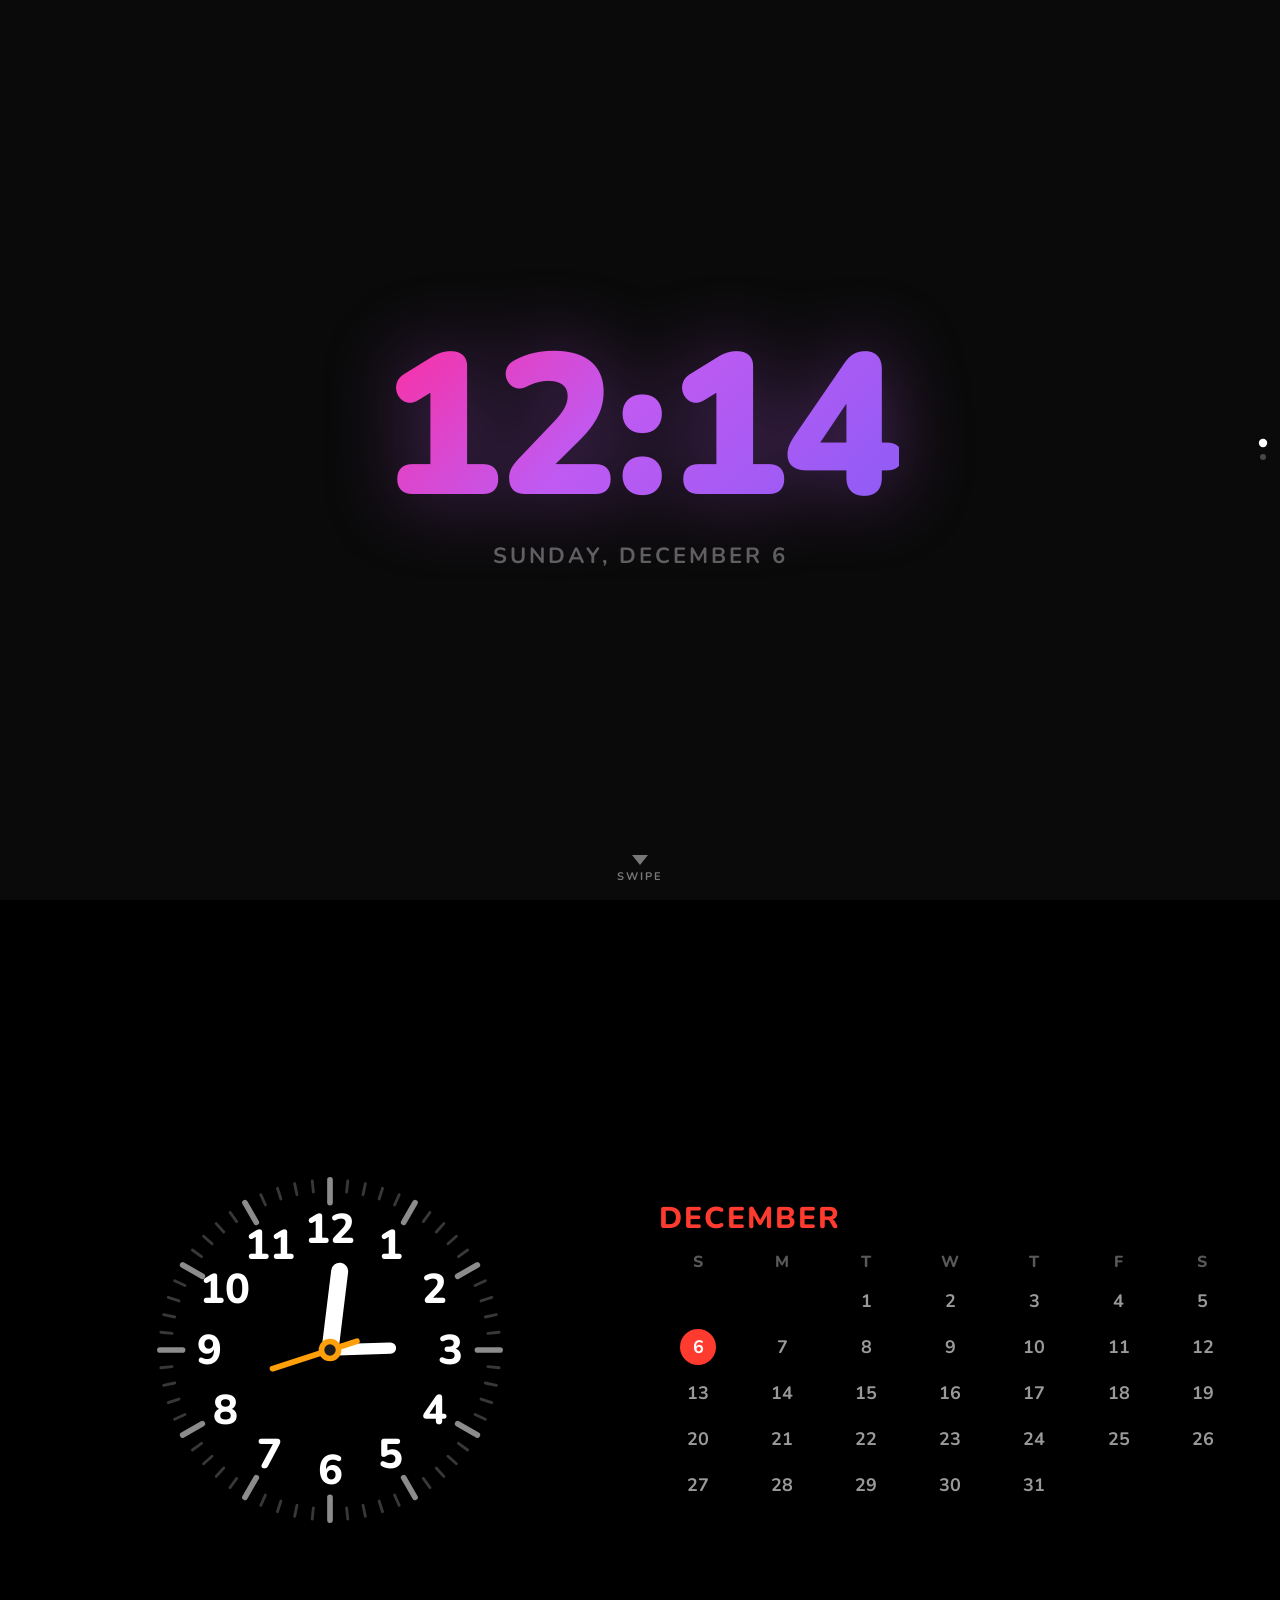
==== commit 1f84e4cd: "added a new clock" ====
--- a/index.html
+++ b/index.html
@@ -429,3 +429,4 @@
 </script>
 </body>
 </html>
+
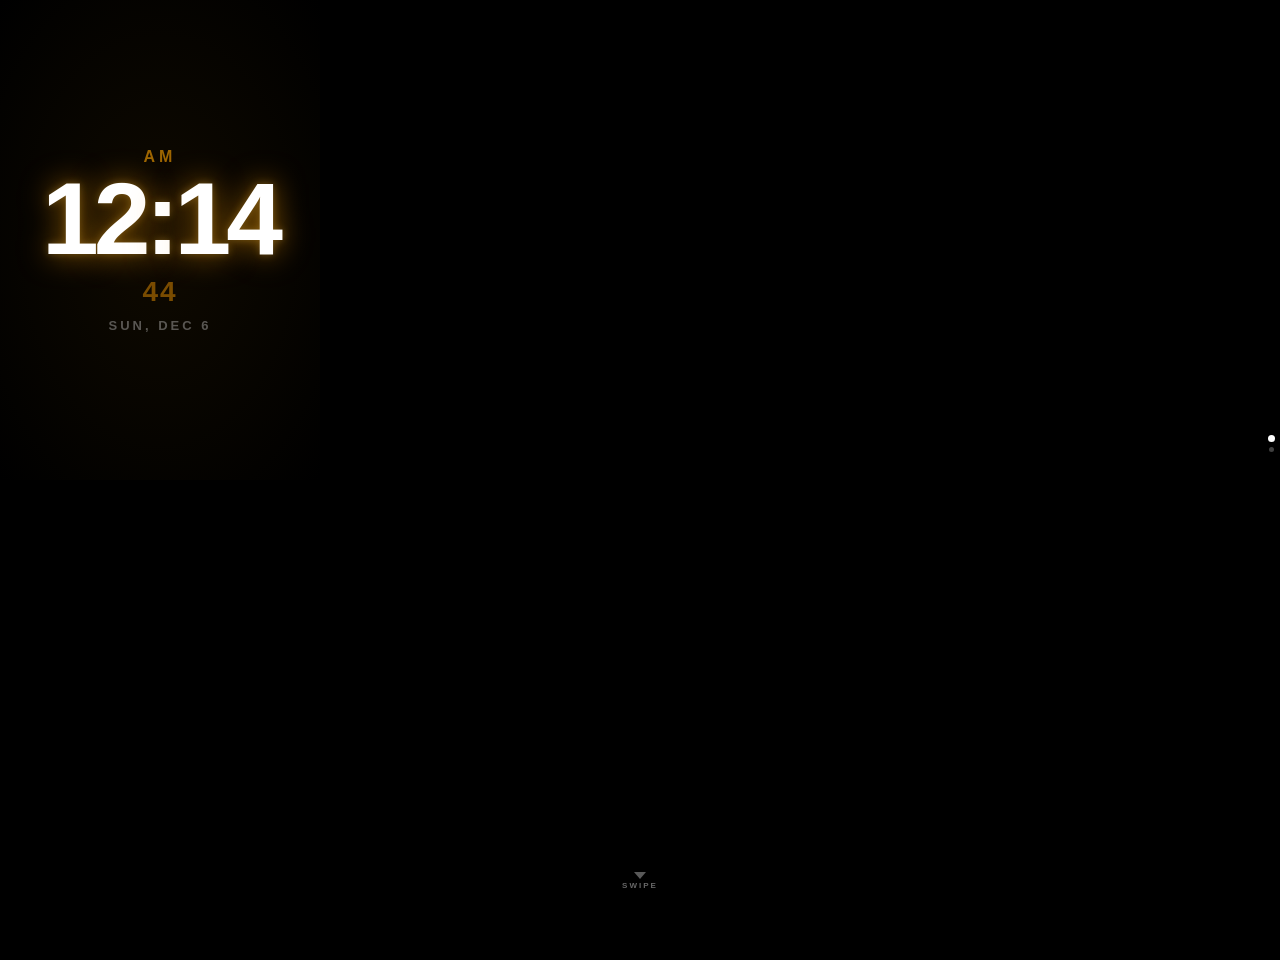
==== commit a56ca602: "optimized for iphone4s" ====
--- a/index.html
+++ b/index.html
@@ -2,431 +2,513 @@
 <html lang="en">
 <head>
 <meta charset="UTF-8">
-<meta name="viewport" content="width=device-width, initial-scale=1.0">
-<title>StandBy Clock</title>
-<link href="https://fonts.googleapis.com/css2?family=SF+Pro+Rounded:wght@700&family=Nunito:wght@800;900&display=swap" rel="stylesheet">
+<meta name="viewport" content="width=device-width, initial-scale=1.0, maximum-scale=1.0, user-scalable=no">
+<meta name="apple-mobile-web-app-capable" content="yes">
+<meta name="apple-mobile-web-app-status-bar-style" content="black-translucent">
+<title>StandBy</title>
 <style>
-  * { margin: 0; padding: 0; box-sizing: border-box; }
-
-  body {
-    width: 100vw;
-    height: 100vh;
-    overflow: hidden;
-    background: #000;
-    font-family: 'Nunito', sans-serif;
-    cursor: default;
-    user-select: none;
-  }
-
-  /* ── SLIDE CONTAINER ── */
-  .slider {
-    display: flex;
-    flex-direction: column;
-    width: 100%;
-    height: 200%;
-    transition: transform 0.6s cubic-bezier(0.77, 0, 0.175, 1);
-  }
-  .slider.at-bottom { transform: translateY(-50%); }
-
-  /* ── SHARED SCREEN ── */
-  .screen {
-    width: 100%;
-    height: 50%;
-    display: flex;
-    align-items: center;
-    justify-content: center;
-    position: relative;
-    overflow: hidden;
-  }
-
-  /* ─────────────────────────────────────────
-     THEME 1 — Digital / Gradient (Image 1)
-  ───────────────────────────────────────── */
-  .theme-digital {
-    background: #0a0a0a;
-  }
-
-  .digital-wrap {
-    display: flex;
-    flex-direction: column;
-    align-items: center;
-    justify-content: center;
-    gap: 12px;
-  }
-
-  .digital-time {
-    font-size: clamp(96px, 22vw, 200px);
-    font-weight: 900;
-    line-height: 1;
-    letter-spacing: -4px;
-    background: linear-gradient(135deg, #ff2d9f 0%, #bf5af2 45%, #8b5cf6 100%);
-    -webkit-background-clip: text;
-    -webkit-text-fill-color: transparent;
-    background-clip: text;
-    filter: drop-shadow(0 0 40px rgba(191,90,242,0.4));
-    animation: pulse-glow 3s ease-in-out infinite alternate;
-  }
-
-  @keyframes pulse-glow {
-    from { filter: drop-shadow(0 0 30px rgba(255,45,159,0.35)); }
-    to   { filter: drop-shadow(0 0 60px rgba(191,90,242,0.6)); }
-  }
-
-  .digital-date {
-    font-size: clamp(14px, 2.5vw, 22px);
-    font-weight: 700;
-    color: rgba(255,255,255,0.35);
-    letter-spacing: 3px;
-    text-transform: uppercase;
-  }
-
-  /* colon dot animation */
-  .colon {
-    display: inline-block;
-    animation: blink 1s step-start infinite;
-    margin: 0 2px;
-  }
-  @keyframes blink {
-    0%,100% { opacity: 1; }
-    50%      { opacity: 0; }
-  }
-
-  /* ─────────────────────────────────────────
-     THEME 2 — Analog + Calendar (Image 2)
-  ───────────────────────────────────────── */
-  .theme-analog {
-    background: #000;
-    display: grid;
-    grid-template-columns: 1fr 1fr;
-    padding: clamp(16px, 3vw, 40px);
-    gap: clamp(16px, 3vw, 40px);
-  }
-
-  /* ── CLOCK FACE ── */
-  .clock-face {
-    display: flex;
-    align-items: center;
-    justify-content: center;
-  }
-
-  svg.analog-svg {
-    width: min(42vw, 42vh, 380px);
-    height: min(42vw, 42vh, 380px);
-    overflow: visible;
-  }
-
-  .tick-major { stroke: rgba(255,255,255,0.55); stroke-width: 3; stroke-linecap: round; }
-  .tick-minor { stroke: rgba(255,255,255,0.22); stroke-width: 1.5; stroke-linecap: round; }
-  .hour-num   { fill: #fff; font-family: 'Nunito', sans-serif; font-weight: 800; font-size: 22px; text-anchor: middle; dominant-baseline: central; }
-
-  .hand-hour   { stroke: #fff; stroke-width: 9;  stroke-linecap: round; }
-  .hand-minute { stroke: #fff; stroke-width: 6;  stroke-linecap: round; }
-  .hand-second { stroke: #ff9f0a; stroke-width: 3; stroke-linecap: round; }
-  .center-dot  { fill: #ff9f0a; }
-  .center-dot-inner { fill: #1c1c1e; }
-
-  /* ── CALENDAR ── */
-  .calendar-wrap {
-    display: flex;
-    flex-direction: column;
-    justify-content: center;
-    gap: 8px;
-  }
-
-  .cal-month {
-    font-size: clamp(18px, 3vw, 30px);
-    font-weight: 800;
-    color: #ff3b30;
-    letter-spacing: 2px;
-    text-transform: uppercase;
-    margin-bottom: 4px;
-  }
-
-  .cal-grid {
-    display: grid;
-    grid-template-columns: repeat(7, 1fr);
-    gap: clamp(4px, 1vw, 10px) clamp(2px, 0.5vw, 6px);
-    text-align: center;
-  }
-
-  .cal-hdr {
-    font-size: clamp(10px, 1.8vw, 16px);
-    font-weight: 800;
-    color: rgba(255,255,255,0.35);
-    letter-spacing: 1px;
-  }
-
-  .cal-day {
-    font-size: clamp(11px, 2vw, 18px);
-    font-weight: 700;
-    color: rgba(255,255,255,0.6);
-    width: clamp(22px, 3.5vw, 36px);
-    height: clamp(22px, 3.5vw, 36px);
-    line-height: clamp(22px, 3.5vw, 36px);
-    border-radius: 50%;
-    margin: 0 auto;
-    transition: color 0.3s;
-  }
-
-  .cal-day.today {
-    background: #ff3b30;
-    color: #fff;
-  }
-
-  /* ── SWIPE HINT ── */
-  .swipe-hint {
-    position: fixed;
-    bottom: 16px;
-    left: 50%;
-    transform: translateX(-50%);
-    display: flex;
-    flex-direction: column;
-    align-items: center;
-    gap: 4px;
-    opacity: 0.45;
-    animation: bounce 2s ease-in-out infinite;
-    pointer-events: none;
-    z-index: 99;
-  }
-  .swipe-hint span {
-    font-size: 11px;
-    color: #fff;
-    letter-spacing: 2px;
-    text-transform: uppercase;
-    font-weight: 700;
-  }
-  .swipe-hint svg { fill: #fff; }
-  @keyframes bounce {
-    0%,100% { transform: translateX(-50%) translateY(0); }
-    50%      { transform: translateX(-50%) translateY(-6px); }
-  }
-
-  /* theme indicator dots */
-  .dots {
-    position: fixed;
-    right: 14px;
-    top: 50%;
-    transform: translateY(-50%);
-    display: flex;
-    flex-direction: column;
-    gap: 8px;
-    z-index: 99;
-  }
-  .dot {
-    width: 6px; height: 6px;
-    border-radius: 50%;
-    background: rgba(255,255,255,0.25);
-    transition: background 0.4s, transform 0.4s;
-  }
-  .dot.active { background: #fff; transform: scale(1.4); }
+/* ─── RESET ─── */
+* { margin:0; padding:0; -webkit-box-sizing:border-box; box-sizing:border-box; }
+html, body {
+  width:320px; height:480px;
+  overflow:hidden;
+  background:#000;
+  font-family: -apple-system, 'Helvetica Neue', Helvetica, Arial, sans-serif;
+  -webkit-tap-highlight-color: transparent;
+  -webkit-text-size-adjust: none;
+  /* touch-action removed — was blocking iOS lock/home buttons */
+}
+
+/* ─── SLIDER ─── */
+.slider {
+  width:320px;
+  height:960px; /* 2 screens */
+  -webkit-transition: -webkit-transform 0.55s cubic-bezier(0.77,0,0.175,1);
+  transition:         -webkit-transform 0.55s cubic-bezier(0.77,0,0.175,1);
+  -webkit-transform: translateY(0);
+  transform: translateY(0);
+  will-change: transform;
+}
+.slider.down {
+  -webkit-transform: translateY(-480px);
+  transform: translateY(-480px);
+}
+
+/* ─── SCREEN ─── */
+.screen {
+  width:320px;
+  height:480px;
+  position:relative;
+  overflow:hidden;
+}
+
+/* ════════════════════════════════════
+   THEME 1 — DIGITAL  (top)
+════════════════════════════════════ */
+.t1 {
+  background:#000;
+  display:-webkit-box;
+  display:-webkit-flex;
+  display:flex;
+  -webkit-box-orient:vertical;
+  -webkit-flex-direction:column;
+  flex-direction:column;
+  -webkit-box-align:center;
+  -webkit-align-items:center;
+  align-items:center;
+  -webkit-box-pack:center;
+  -webkit-justify-content:center;
+  justify-content:center;
+}
+
+/* subtle amber grain vignette */
+.t1::before {
+  content:'';
+  position:absolute;
+  inset:0;
+  background:
+    -webkit-radial-gradient(center, ellipse, rgba(255,165,0,0.06) 0%, rgba(0,0,0,0.55) 100%);
+  pointer-events:none;
+}
+
+.t1-ampm {
+  font-size:16px;
+  font-weight:700;
+  color:rgba(255,165,0,0.6);
+  letter-spacing:4px;
+  text-transform:uppercase;
+  margin-bottom:2px;
+  position:relative;
+}
+
+.t1-time {
+  font-size:102px;
+  font-weight:700;
+  line-height:1;
+  letter-spacing:-5px;
+  color:#fff;
+  position:relative;
+  /* warm amber glow via text-shadow — GPU cheap */
+  text-shadow: 0 0 30px rgba(255,160,0,0.55), 0 0 8px rgba(255,200,80,0.3);
+}
+
+.colon {
+  display:inline-block;
+  -webkit-animation: blink 1s step-start infinite;
+  animation: blink 1s step-start infinite;
+  opacity:1;
+}
+@-webkit-keyframes blink {
+  0%,100%{opacity:1} 50%{opacity:0}
+}
+@keyframes blink {
+  0%,100%{opacity:1} 50%{opacity:0}
+}
+
+.t1-date {
+  font-size:13px;
+  font-weight:600;
+  color:rgba(255,255,255,0.32);
+  letter-spacing:3px;
+  text-transform:uppercase;
+  margin-top:10px;
+  position:relative;
+}
+
+.t1-secs {
+  font-size:28px;
+  font-weight:700;
+  color:rgba(255,160,0,0.45);
+  margin-top:6px;
+  letter-spacing:2px;
+  position:relative;
+}
+
+/* ════════════════════════════════════
+   THEME 2 — ANALOG + CALENDAR  (bottom)
+════════════════════════════════════ */
+.t2 {
+  background:#0c0c0e;
+  display:-webkit-box;
+  display:-webkit-flex;
+  display:flex;
+  -webkit-box-orient:horizontal;
+  -webkit-flex-direction:row;
+  flex-direction:row;
+  -webkit-box-align:center;
+  -webkit-align-items:center;
+  align-items:center;
+  padding:0 10px;
+  gap:10px;
+}
+
+/* ── Analog face ── */
+.clock-wrap {
+  -webkit-flex-shrink:0;
+  flex-shrink:0;
+}
+
+.analog-svg {
+  width:190px;
+  height:190px;
+  display:block;
+  overflow:visible;
+}
+
+.ring       { fill:none; stroke:rgba(255,255,255,0.08); stroke-width:2; }
+.tick-maj   { stroke:rgba(255,255,255,0.7); stroke-width:2.5; stroke-linecap:round; }
+.tick-min   { stroke:rgba(255,255,255,0.2); stroke-width:1;   stroke-linecap:round; }
+.h-num      { fill:rgba(255,255,255,0.75); font-size:13px; font-weight:700;
+              font-family:-apple-system,'Helvetica Neue',Helvetica,Arial,sans-serif;
+              text-anchor:middle; dominant-baseline:central; }
+.hand-h     { stroke:#fff; stroke-width:6;  stroke-linecap:round; }
+.hand-m     { stroke:#fff; stroke-width:4;  stroke-linecap:round; }
+.hand-s     { stroke:#ff9500; stroke-width:2; stroke-linecap:round; }
+.cdot       { fill:#ff9500; }
+.cdot-i     { fill:#0c0c0e; }
+
+/* ── Calendar panel ── */
+.cal-panel {
+  -webkit-flex:1;
+  flex:1;
+  display:-webkit-box;
+  display:-webkit-flex;
+  display:flex;
+  -webkit-box-orient:vertical;
+  -webkit-flex-direction:column;
+  flex-direction:column;
+  gap:6px;
+}
+
+.cal-mon {
+  font-size:11px;
+  font-weight:700;
+  color:#ff3b30;
+  letter-spacing:2px;
+  text-transform:uppercase;
+}
+
+.cal-grid {
+  width:100%;
+}
+
+.cal-row {
+  display:-webkit-box;
+  display:-webkit-flex;
+  display:flex;
+  -webkit-box-pack:justify;
+  -webkit-justify-content:space-between;
+  justify-content:space-between;
+  margin-bottom:3px;
+}
+
+.cal-hdr, .cal-day {
+  width:14px;
+  text-align:center;
+  font-size:9px;
+  font-weight:700;
+}
+
+.cal-hdr { color:rgba(255,255,255,0.3); }
+.cal-day { color:rgba(255,255,255,0.55); line-height:14px; }
+.cal-day.today {
+  background:#ff3b30;
+  color:#fff;
+  border-radius:50%;
+  width:16px;
+  height:16px;
+  line-height:16px;
+  margin:-1px;
+  text-align:center;
+}
+.cal-day.empty { color:transparent; }
+
+/* ─── DOTS indicator ─── */
+.dots {
+  position:fixed;
+  right:6px;
+  top:50%;
+  margin-top:-14px;
+  z-index:50;
+}
+.dot {
+  width:5px; height:5px;
+  border-radius:50%;
+  background:rgba(255,255,255,0.25);
+  margin-bottom:6px;
+  -webkit-transition: background 0.3s, -webkit-transform 0.3s;
+  transition: background 0.3s, transform 0.3s;
+}
+.dot.on { background:#fff; -webkit-transform:scale(1.4); transform:scale(1.4); }
+
+/* ─── SWIPE HINT ─── */
+.hint {
+  position:fixed;
+  bottom:10px;
+  left:50%;
+  margin-left:-30px;
+  width:60px;
+  text-align:center;
+  z-index:50;
+  -webkit-animation: bob 2s ease-in-out infinite;
+  animation: bob 2s ease-in-out infinite;
+  -webkit-transition: opacity 0.5s;
+  transition: opacity 0.5s;
+}
+.hint span {
+  display:block;
+  font-size:8px;
+  font-weight:700;
+  color:rgba(255,255,255,0.4);
+  letter-spacing:2px;
+  text-transform:uppercase;
+  margin-top:2px;
+}
+.hint-arrow {
+  width:0; height:0;
+  border-left:6px solid transparent;
+  border-right:6px solid transparent;
+  border-top:7px solid rgba(255,255,255,0.35);
+  margin:0 auto;
+}
+@-webkit-keyframes bob {
+  0%,100%{-webkit-transform:translateY(0)} 50%{-webkit-transform:translateY(-4px)}
+}
+@keyframes bob {
+  0%,100%{transform:translateY(0)} 50%{transform:translateY(-4px)}
+}
 </style>
 </head>
 <body>
 
 <div class="slider" id="slider">
 
-  <!-- THEME 1: Digital -->
-  <div class="screen theme-digital">
-    <div class="digital-wrap">
-      <div class="digital-time" id="digitalTime">
-        <span id="dHour">9</span><span class="colon">:</span><span id="dMin">41</span>
-      </div>
-      <div class="digital-date" id="digitalDate">Monday, April 6</div>
+  <!-- ── THEME 1: Digital ── -->
+  <div class="screen t1">
+    <div class="t1-ampm" id="ampm">AM</div>
+    <div class="t1-time">
+      <span id="dH">9</span><span class="colon">:</span><span id="dM">41</span>
     </div>
+    <div class="t1-secs" id="dS">00</div>
+    <div class="t1-date" id="dDate">Mon, Apr 6</div>
   </div>
 
-  <!-- THEME 2: Analog + Calendar -->
-  <div class="screen theme-analog">
-
-    <!-- Analog Clock -->
-    <div class="clock-face">
-      <svg class="analog-svg" viewBox="0 0 200 200" id="analogSvg">
-        <!-- tick marks -->
+  <!-- ── THEME 2: Analog + Calendar ── -->
+  <div class="screen t2">
+
+    <div class="clock-wrap">
+      <svg class="analog-svg" id="asvg" viewBox="0 0 200 200">
+        <!-- outer ring -->
+        <circle class="ring" cx="100" cy="100" r="96"/>
+        <!-- ticks & numbers injected by JS -->
         <g id="ticks"></g>
-        <!-- hour numbers -->
-        <g id="nums"></g>
+        <g id="hnums"></g>
         <!-- hands -->
-        <line id="hourHand"   class="hand-hour"   x1="100" y1="100" x2="100" y2="55"/>
-        <line id="minuteHand" class="hand-minute" x1="100" y1="100" x2="100" y2="38"/>
-        <line id="secondHand" class="hand-second" x1="100" y1="115" x2="100" y2="35"/>
+        <line id="hH" class="hand-h" x1="100" y1="100" x2="100" y2="58"/>
+        <line id="hM" class="hand-m" x1="100" y1="100" x2="100" y2="38"/>
+        <line id="hS" class="hand-s" x1="100" y1="118" x2="100" y2="34"/>
         <!-- center -->
-        <circle class="center-dot"       cx="100" cy="100" r="6"/>
-        <circle class="center-dot-inner" cx="100" cy="100" r="3"/>
+        <circle class="cdot"   cx="100" cy="100" r="5.5"/>
+        <circle class="cdot-i" cx="100" cy="100" r="2.5"/>
       </svg>
     </div>
 
-    <!-- Calendar -->
-    <div class="calendar-wrap">
-      <div class="cal-month" id="calMonth">June</div>
+    <div class="cal-panel">
+      <div class="cal-mon" id="calMon">April</div>
       <div class="cal-grid" id="calGrid"></div>
     </div>
 
   </div>
 </div>
 
-<!-- Swipe hint -->
-<div class="swipe-hint" id="swipeHint">
-  <svg width="16" height="10" viewBox="0 0 16 10"><path d="M8 10L0 0h16z"/></svg>
+<!-- indicators -->
+<div class="dots">
+  <div class="dot on"  id="d0"></div>
+  <div class="dot"     id="d1"></div>
+</div>
+
+<!-- swipe hint -->
+<div class="hint" id="hint">
+  <div class="hint-arrow"></div>
   <span>Swipe</span>
 </div>
 
-<!-- Theme dots -->
-<div class="dots">
-  <div class="dot active" id="dot0"></div>
-  <div class="dot"        id="dot1"></div>
-</div>
-
 <script>
-/* ── BUILD ANALOG TICKS & NUMBERS ── */
-(function buildFace() {
-  const ticks = document.getElementById('ticks');
-  const nums  = document.getElementById('nums');
-  const cx = 100, cy = 100, r = 90;
-
-  for (let i = 0; i < 60; i++) {
-    const angle = (i * 6 - 90) * Math.PI / 180;
-    const isMajor = i % 5 === 0;
-    const outer = r, inner = isMajor ? r - 12 : r - 6;
-    const x1 = cx + Math.cos(angle) * inner;
-    const y1 = cy + Math.sin(angle) * inner;
-    const x2 = cx + Math.cos(angle) * outer;
-    const y2 = cy + Math.sin(angle) * outer;
-    const line = document.createElementNS('http://www.w3.org/2000/svg','line');
-    line.setAttribute('x1', x1); line.setAttribute('y1', y1);
-    line.setAttribute('x2', x2); line.setAttribute('y2', y2);
-    line.setAttribute('class', isMajor ? 'tick-major' : 'tick-minor');
-    ticks.appendChild(line);
+/* ─── BUILD ANALOG FACE ─── */
+(function() {
+  var tg = document.getElementById('ticks');
+  var ng = document.getElementById('hnums');
+  var cx=100, cy=100, r=88;
+  for (var i=0; i<60; i++) {
+    var isMaj = (i%5===0);
+    var ang = (i*6-90)*Math.PI/180;
+    var outer = r;
+    var inner = isMaj ? r-11 : r-5;
+    var ln = document.createElementNS('http://www.w3.org/2000/svg','line');
+    ln.setAttribute('x1', cx+Math.cos(ang)*inner);
+    ln.setAttribute('y1', cy+Math.sin(ang)*inner);
+    ln.setAttribute('x2', cx+Math.cos(ang)*outer);
+    ln.setAttribute('y2', cy+Math.sin(ang)*outer);
+    ln.setAttribute('class', isMaj?'tick-maj':'tick-min');
+    tg.appendChild(ln);
   }
-
-  for (let n = 1; n <= 12; n++) {
-    const angle = (n * 30 - 90) * Math.PI / 180;
-    const nr = r - 26;
-    const x = cx + Math.cos(angle) * nr;
-    const y = cy + Math.sin(angle) * nr;
-    const text = document.createElementNS('http://www.w3.org/2000/svg','text');
-    text.setAttribute('x', x); text.setAttribute('y', y);
-    text.setAttribute('class','hour-num');
-    text.textContent = n;
-    nums.appendChild(text);
+  for (var n=1; n<=12; n++) {
+    var a = (n*30-90)*Math.PI/180;
+    var nr = r-22;
+    var tx = document.createElementNS('http://www.w3.org/2000/svg','text');
+    tx.setAttribute('x', cx+Math.cos(a)*nr);
+    tx.setAttribute('y', cy+Math.sin(a)*nr);
+    tx.setAttribute('class','h-num');
+    tx.textContent = n;
+    ng.appendChild(tx);
   }
 })();
 
-/* ── CLOCK UPDATER ── */
-function updateClock() {
-  const now = new Date();
-  const h = now.getHours(), m = now.getMinutes(), s = now.getSeconds();
-
-  // Digital
-  document.getElementById('dHour').textContent = h % 12 || 12;
-  document.getElementById('dMin').textContent  = String(m).padStart(2,'0');
-  const dayNames = ['Sunday','Monday','Tuesday','Wednesday','Thursday','Friday','Saturday'];
-  const monNames = ['January','February','March','April','May','June','July','August','September','October','November','December'];
-  document.getElementById('digitalDate').textContent =
-    `${dayNames[now.getDay()]}, ${monNames[now.getMonth()]} ${now.getDate()}`;
-
-  // Analog hands
-  const secDeg  = s * 6;
-  const minDeg  = m * 6 + s * 0.1;
-  const hourDeg = (h % 12) * 30 + m * 0.5;
-
-  setHand('hourHand',   hourDeg, 42);
-  setHand('minuteHand', minDeg,  32);
-  setHand('secondHand', secDeg,  32);
-}
-
-function setHand(id, deg, len) {
-  const rad = (deg - 90) * Math.PI / 180;
-  const ex = 100 + Math.cos(rad) * len;
-  const ey = 100 + Math.sin(rad) * len;
-  // tail (second hand has tail)
-  let sx = 100, sy = 100;
-  if (id === 'secondHand') {
-    const tail = 15;
-    sx = 100 - Math.cos(rad) * tail;
-    sy = 100 - Math.sin(rad) * tail;
+/* ─── BUILD CALENDAR ─── */
+(function() {
+  var now = new Date();
+  var yr  = now.getFullYear();
+  var mo  = now.getMonth();
+  var tod = now.getDate();
+  var MONTHS = ['January','February','March','April','May','June',
+                'July','August','September','October','November','December'];
+  var SHORT  = ['Jan','Feb','Mar','Apr','May','Jun','Jul','Aug','Sep','Oct','Nov','Dec'];
+  document.getElementById('calMon').textContent = SHORT[mo];
+
+  var firstDay = new Date(yr, mo, 1).getDay();
+  var total    = new Date(yr, mo+1, 0).getDate();
+  var grid     = document.getElementById('calGrid');
+  var days     = ['S','M','T','W','T','F','S'];
+
+  /* header row */
+  var hrow = document.createElement('div');
+  hrow.className = 'cal-row';
+  days.forEach(function(d){
+    var c = document.createElement('div');
+    c.className='cal-hdr'; c.textContent=d;
+    hrow.appendChild(c);
+  });
+  grid.appendChild(hrow);
+
+  /* day cells */
+  var cells = [];
+  for (var i=0; i<firstDay; i++) cells.push(0);
+  for (var d=1; d<=total; d++) cells.push(d);
+  while (cells.length % 7 !== 0) cells.push(0);
+
+  for (var r=0; r<cells.length; r+=7) {
+    var row = document.createElement('div');
+    row.className='cal-row';
+    for (var c=0; c<7; c++) {
+      var v = cells[r+c];
+      var el = document.createElement('div');
+      if (v===0) {
+        el.className='cal-day empty'; el.textContent='-';
+      } else {
+        el.className='cal-day'+(v===tod?' today':'');
+        el.textContent=v;
+      }
+      row.appendChild(el);
+    }
+    grid.appendChild(row);
   }
-  const el = document.getElementById(id);
-  el.setAttribute('x1', sx); el.setAttribute('y1', sy);
-  el.setAttribute('x2', ex); el.setAttribute('y2', ey);
-}
-
-/* ── CALENDAR BUILDER ── */
-function buildCalendar() {
-  const now   = new Date();
-  const year  = now.getFullYear();
-  const month = now.getMonth();
-  const today = now.getDate();
-
-  const monNames = ['January','February','March','April','May','June',
-                    'July','August','September','October','November','December'];
-  document.getElementById('calMonth').textContent = monNames[month];
-
-  const grid = document.getElementById('calGrid');
-  grid.innerHTML = '';
-
-  // Headers
-  ['S','M','T','W','T','F','S'].forEach(d => {
-    const el = document.createElement('div');
-    el.className = 'cal-hdr'; el.textContent = d;
-    grid.appendChild(el);
-  });
-
-  const firstDay  = new Date(year, month, 1).getDay();
-  const daysInMon = new Date(year, month + 1, 0).getDate();
-
-  for (let i = 0; i < firstDay; i++) {
-    const el = document.createElement('div'); el.className = 'cal-day';
-    grid.appendChild(el);
+})();
+
+/* ─── CLOCK TICK ─── */
+var DAY_S   = ['Sun','Mon','Tue','Wed','Thu','Fri','Sat'];
+var MON_S   = ['Jan','Feb','Mar','Apr','May','Jun','Jul','Aug','Sep','Oct','Nov','Dec'];
+
+function pad(n){ return n<10?'0'+n:String(n); }
+
+function hand(id, deg, len, tail) {
+  var r  = (deg-90)*Math.PI/180;
+  var ex = 100+Math.cos(r)*len;
+  var ey = 100+Math.sin(r)*len;
+  var sx = tail ? 100-Math.cos(r)*tail : 100;
+  var sy = tail ? 100-Math.sin(r)*tail : 100;
+  var el = document.getElementById(id);
+  el.setAttribute('x1',sx); el.setAttribute('y1',sy);
+  el.setAttribute('x2',ex); el.setAttribute('y2',ey);
+}
+
+function tick() {
+  var now = new Date();
+  var h=now.getHours(), m=now.getMinutes(), s=now.getSeconds();
+  var h12 = h%12||12;
+
+  /* digital */
+  document.getElementById('ampm').textContent = h<12?'AM':'PM';
+  document.getElementById('dH').textContent   = h12;
+  document.getElementById('dM').textContent   = pad(m);
+  document.getElementById('dS').textContent   = pad(s);
+  document.getElementById('dDate').textContent =
+    DAY_S[now.getDay()]+', '+MON_S[now.getMonth()]+' '+now.getDate();
+
+  /* analog */
+  hand('hH', h12*30 + m*0.5,  42, 0);
+  hand('hM', m*6   + s*0.1,   34, 0);
+  hand('hS', s*6,              32, 14);
+}
+tick();
+setInterval(tick, 1000);
+
+/* ─── SWIPE (touch + mouse-wheel fallback) ─── */
+var cur   = 0;
+var slider= document.getElementById('slider');
+var hint  = document.getElementById('hint');
+var tsY   = 0;
+var tsX   = 0;
+
+function goTo(idx) {
+  cur = idx;
+  slider.className = idx===1 ? 'slider down' : 'slider';
+  document.getElementById('d0').className = idx===0?'dot on':'dot';
+  document.getElementById('d1').className = idx===1?'dot on':'dot';
+  hint.style.opacity = '0';
+}
+
+var swiping = false;
+
+/* passive:true — never blocks iOS scroll, lock button, or home button */
+document.addEventListener('touchstart', function(e){
+  tsY = e.touches[0].clientY;
+  tsX = e.touches[0].clientX;
+  swiping = false;
+}, {passive: true});
+
+document.addEventListener('touchmove', function(e){
+  var dy = tsY - e.touches[0].clientY;
+  var dx = tsX - e.touches[0].clientX;
+  /* only intercept clear vertical swipes, not horizontal or tiny moves */
+  if (Math.abs(dy) > Math.abs(dx) && Math.abs(dy) > 10) {
+    swiping = true;
+    /* preventDefault stops page scroll but NOT hardware buttons on iOS */
+    if (e.cancelable) e.preventDefault();
   }
-  for (let d = 1; d <= daysInMon; d++) {
-    const el = document.createElement('div');
-    el.className = 'cal-day' + (d === today ? ' today' : '');
-    el.textContent = d;
-    grid.appendChild(el);
-  }
-}
-
-buildCalendar();
-updateClock();
-setInterval(updateClock, 1000);
-
-/* ── SWIPE / SCROLL HANDLING ── */
-let currentTheme = 0;
-const slider = document.getElementById('slider');
-
-function goTo(index) {
-  currentTheme = index;
-  slider.classList.toggle('at-bottom', index === 1);
-  document.getElementById('dot0').classList.toggle('active', index === 0);
-  document.getElementById('dot1').classList.toggle('active', index === 1);
-  // hide hint after first swipe
-  document.getElementById('swipeHint').style.opacity = '0';
-}
-
-// Touch
-let touchStartY = 0;
-document.addEventListener('touchstart', e => { touchStartY = e.touches[0].clientY; }, {passive:true});
-document.addEventListener('touchend',   e => {
-  const dy = touchStartY - e.changedTouches[0].clientY;
-  if (Math.abs(dy) < 30) return;
+}, {passive: false});
+
+document.addEventListener('touchend', function(e){
+  if (!swiping) return;
+  var dy = tsY - e.changedTouches[0].clientY;
+  if (Math.abs(dy) < 25) return;
   goTo(dy > 0 ? 1 : 0);
-}, {passive:true});
-
-// Mouse wheel
-let wheelLock = false;
-document.addEventListener('wheel', e => {
-  if (wheelLock) return;
-  wheelLock = true;
-  goTo(e.deltaY > 0 ? 1 : 0);
-  setTimeout(() => wheelLock = false, 700);
-}, {passive:true});
-
-// Keyboard arrow keys
-document.addEventListener('keydown', e => {
-  if (e.key === 'ArrowDown') goTo(1);
-  if (e.key === 'ArrowUp')   goTo(0);
+  swiping = false;
+}, {passive: true});
+
+/* scroll wheel for desktop testing */
+var wLock=false;
+document.addEventListener('wheel', function(e){
+  if (wLock) return;
+  wLock=true;
+  goTo(e.deltaY>0?1:0);
+  setTimeout(function(){ wLock=false; }, 650);
+}, false);
+
+/* arrow keys */
+document.addEventListener('keydown', function(e){
+  if (e.keyCode===40) goTo(1);
+  if (e.keyCode===38) goTo(0);
 });
 </script>
 </body>
 </html>
-
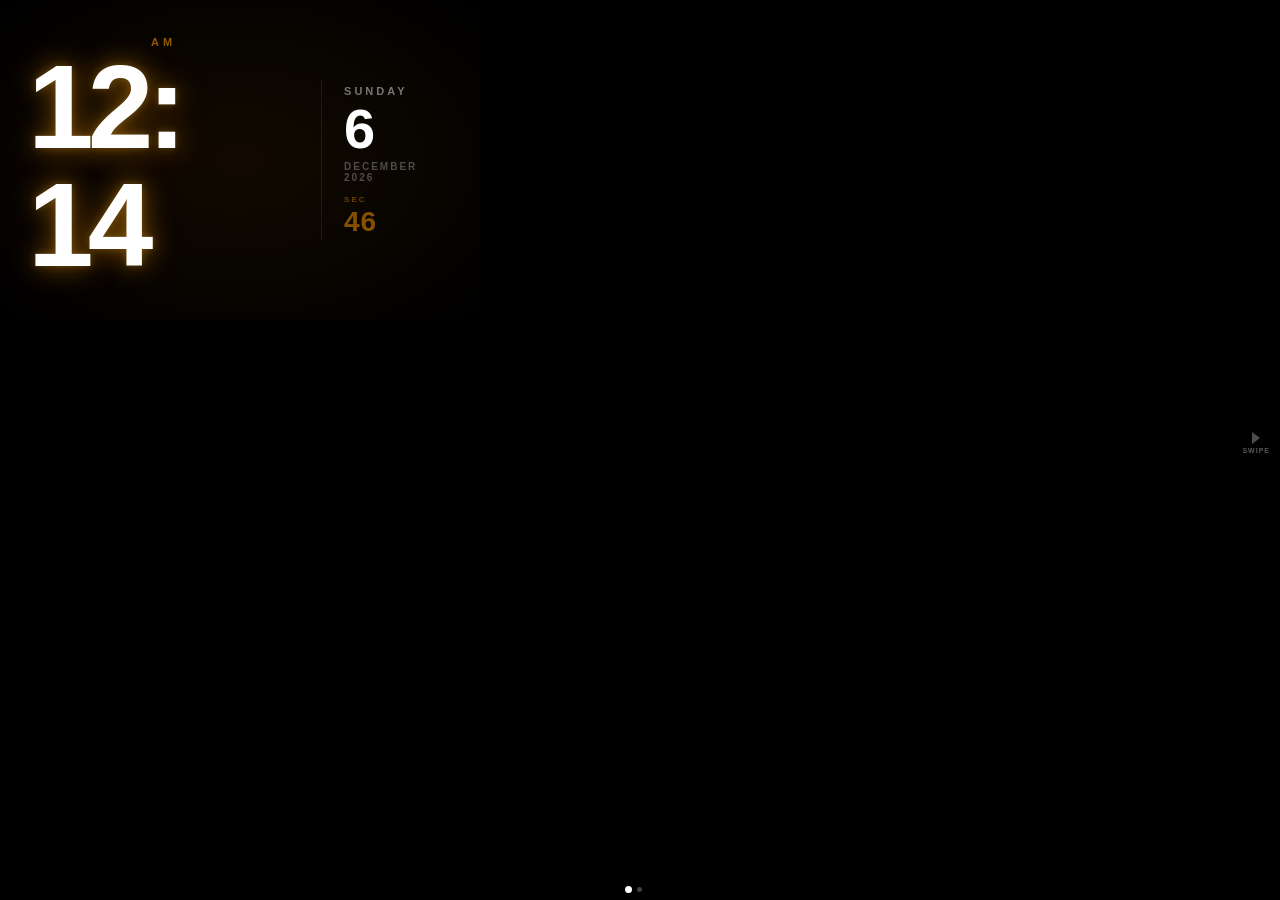
==== commit ba49ed3b: "more optimization" ====
--- a/index.html
+++ b/index.html
@@ -1,514 +1,634 @@
 <!DOCTYPE html>
 <html lang="en">
+
 <head>
-<meta charset="UTF-8">
-<meta name="viewport" content="width=device-width, initial-scale=1.0, maximum-scale=1.0, user-scalable=no">
-<meta name="apple-mobile-web-app-capable" content="yes">
-<meta name="apple-mobile-web-app-status-bar-style" content="black-translucent">
-<title>StandBy</title>
-<style>
-/* ─── RESET ─── */
-* { margin:0; padding:0; -webkit-box-sizing:border-box; box-sizing:border-box; }
-html, body {
-  width:320px; height:480px;
-  overflow:hidden;
-  background:#000;
-  font-family: -apple-system, 'Helvetica Neue', Helvetica, Arial, sans-serif;
-  -webkit-tap-highlight-color: transparent;
-  -webkit-text-size-adjust: none;
-  /* touch-action removed — was blocking iOS lock/home buttons */
-}
-
-/* ─── SLIDER ─── */
-.slider {
-  width:320px;
-  height:960px; /* 2 screens */
-  -webkit-transition: -webkit-transform 0.55s cubic-bezier(0.77,0,0.175,1);
-  transition:         -webkit-transform 0.55s cubic-bezier(0.77,0,0.175,1);
-  -webkit-transform: translateY(0);
-  transform: translateY(0);
-  will-change: transform;
-}
-.slider.down {
-  -webkit-transform: translateY(-480px);
-  transform: translateY(-480px);
-}
-
-/* ─── SCREEN ─── */
-.screen {
-  width:320px;
-  height:480px;
-  position:relative;
-  overflow:hidden;
-}
-
-/* ════════════════════════════════════
-   THEME 1 — DIGITAL  (top)
-════════════════════════════════════ */
-.t1 {
-  background:#000;
-  display:-webkit-box;
-  display:-webkit-flex;
-  display:flex;
-  -webkit-box-orient:vertical;
-  -webkit-flex-direction:column;
-  flex-direction:column;
-  -webkit-box-align:center;
-  -webkit-align-items:center;
-  align-items:center;
-  -webkit-box-pack:center;
-  -webkit-justify-content:center;
-  justify-content:center;
-}
-
-/* subtle amber grain vignette */
-.t1::before {
-  content:'';
-  position:absolute;
-  inset:0;
-  background:
-    -webkit-radial-gradient(center, ellipse, rgba(255,165,0,0.06) 0%, rgba(0,0,0,0.55) 100%);
-  pointer-events:none;
-}
-
-.t1-ampm {
-  font-size:16px;
-  font-weight:700;
-  color:rgba(255,165,0,0.6);
-  letter-spacing:4px;
-  text-transform:uppercase;
-  margin-bottom:2px;
-  position:relative;
-}
-
-.t1-time {
-  font-size:102px;
-  font-weight:700;
-  line-height:1;
-  letter-spacing:-5px;
-  color:#fff;
-  position:relative;
-  /* warm amber glow via text-shadow — GPU cheap */
-  text-shadow: 0 0 30px rgba(255,160,0,0.55), 0 0 8px rgba(255,200,80,0.3);
-}
-
-.colon {
-  display:inline-block;
-  -webkit-animation: blink 1s step-start infinite;
-  animation: blink 1s step-start infinite;
-  opacity:1;
-}
-@-webkit-keyframes blink {
-  0%,100%{opacity:1} 50%{opacity:0}
-}
-@keyframes blink {
-  0%,100%{opacity:1} 50%{opacity:0}
-}
-
-.t1-date {
-  font-size:13px;
-  font-weight:600;
-  color:rgba(255,255,255,0.32);
-  letter-spacing:3px;
-  text-transform:uppercase;
-  margin-top:10px;
-  position:relative;
-}
-
-.t1-secs {
-  font-size:28px;
-  font-weight:700;
-  color:rgba(255,160,0,0.45);
-  margin-top:6px;
-  letter-spacing:2px;
-  position:relative;
-}
-
-/* ════════════════════════════════════
-   THEME 2 — ANALOG + CALENDAR  (bottom)
-════════════════════════════════════ */
-.t2 {
-  background:#0c0c0e;
-  display:-webkit-box;
-  display:-webkit-flex;
-  display:flex;
-  -webkit-box-orient:horizontal;
-  -webkit-flex-direction:row;
-  flex-direction:row;
-  -webkit-box-align:center;
-  -webkit-align-items:center;
-  align-items:center;
-  padding:0 10px;
-  gap:10px;
-}
-
-/* ── Analog face ── */
-.clock-wrap {
-  -webkit-flex-shrink:0;
-  flex-shrink:0;
-}
-
-.analog-svg {
-  width:190px;
-  height:190px;
-  display:block;
-  overflow:visible;
-}
-
-.ring       { fill:none; stroke:rgba(255,255,255,0.08); stroke-width:2; }
-.tick-maj   { stroke:rgba(255,255,255,0.7); stroke-width:2.5; stroke-linecap:round; }
-.tick-min   { stroke:rgba(255,255,255,0.2); stroke-width:1;   stroke-linecap:round; }
-.h-num      { fill:rgba(255,255,255,0.75); font-size:13px; font-weight:700;
-              font-family:-apple-system,'Helvetica Neue',Helvetica,Arial,sans-serif;
-              text-anchor:middle; dominant-baseline:central; }
-.hand-h     { stroke:#fff; stroke-width:6;  stroke-linecap:round; }
-.hand-m     { stroke:#fff; stroke-width:4;  stroke-linecap:round; }
-.hand-s     { stroke:#ff9500; stroke-width:2; stroke-linecap:round; }
-.cdot       { fill:#ff9500; }
-.cdot-i     { fill:#0c0c0e; }
-
-/* ── Calendar panel ── */
-.cal-panel {
-  -webkit-flex:1;
-  flex:1;
-  display:-webkit-box;
-  display:-webkit-flex;
-  display:flex;
-  -webkit-box-orient:vertical;
-  -webkit-flex-direction:column;
-  flex-direction:column;
-  gap:6px;
-}
-
-.cal-mon {
-  font-size:11px;
-  font-weight:700;
-  color:#ff3b30;
-  letter-spacing:2px;
-  text-transform:uppercase;
-}
-
-.cal-grid {
-  width:100%;
-}
-
-.cal-row {
-  display:-webkit-box;
-  display:-webkit-flex;
-  display:flex;
-  -webkit-box-pack:justify;
-  -webkit-justify-content:space-between;
-  justify-content:space-between;
-  margin-bottom:3px;
-}
-
-.cal-hdr, .cal-day {
-  width:14px;
-  text-align:center;
-  font-size:9px;
-  font-weight:700;
-}
-
-.cal-hdr { color:rgba(255,255,255,0.3); }
-.cal-day { color:rgba(255,255,255,0.55); line-height:14px; }
-.cal-day.today {
-  background:#ff3b30;
-  color:#fff;
-  border-radius:50%;
-  width:16px;
-  height:16px;
-  line-height:16px;
-  margin:-1px;
-  text-align:center;
-}
-.cal-day.empty { color:transparent; }
-
-/* ─── DOTS indicator ─── */
-.dots {
-  position:fixed;
-  right:6px;
-  top:50%;
-  margin-top:-14px;
-  z-index:50;
-}
-.dot {
-  width:5px; height:5px;
-  border-radius:50%;
-  background:rgba(255,255,255,0.25);
-  margin-bottom:6px;
-  -webkit-transition: background 0.3s, -webkit-transform 0.3s;
-  transition: background 0.3s, transform 0.3s;
-}
-.dot.on { background:#fff; -webkit-transform:scale(1.4); transform:scale(1.4); }
-
-/* ─── SWIPE HINT ─── */
-.hint {
-  position:fixed;
-  bottom:10px;
-  left:50%;
-  margin-left:-30px;
-  width:60px;
-  text-align:center;
-  z-index:50;
-  -webkit-animation: bob 2s ease-in-out infinite;
-  animation: bob 2s ease-in-out infinite;
-  -webkit-transition: opacity 0.5s;
-  transition: opacity 0.5s;
-}
-.hint span {
-  display:block;
-  font-size:8px;
-  font-weight:700;
-  color:rgba(255,255,255,0.4);
-  letter-spacing:2px;
-  text-transform:uppercase;
-  margin-top:2px;
-}
-.hint-arrow {
-  width:0; height:0;
-  border-left:6px solid transparent;
-  border-right:6px solid transparent;
-  border-top:7px solid rgba(255,255,255,0.35);
-  margin:0 auto;
-}
-@-webkit-keyframes bob {
-  0%,100%{-webkit-transform:translateY(0)} 50%{-webkit-transform:translateY(-4px)}
-}
-@keyframes bob {
-  0%,100%{transform:translateY(0)} 50%{transform:translateY(-4px)}
-}
-</style>
+  <meta charset="UTF-8">
+  <meta name="viewport" content="width=480, initial-scale=1.0, maximum-scale=1.0, user-scalable=no">
+  <meta name="apple-mobile-web-app-capable" content="yes">
+  <meta name="apple-mobile-web-app-status-bar-style" content="black-translucent">
+  <title>StandBy</title>
+  <style>
+    * {
+      margin: 0;
+      padding: 0;
+      -webkit-box-sizing: border-box;
+      box-sizing: border-box;
+    }
+
+    html,
+    body {
+      width: 480px;
+      height: 320px;
+      overflow: hidden;
+      background: #000;
+      font-family: -apple-system, 'Helvetica Neue', Helvetica, Arial, sans-serif;
+      -webkit-tap-highlight-color: transparent;
+      -webkit-text-size-adjust: none;
+    }
+
+    /* ─── HORIZONTAL SLIDER ─── */
+    .slider {
+      display: -webkit-box;
+      display: -webkit-flex;
+      display: flex;
+      -webkit-box-orient: horizontal;
+      -webkit-flex-direction: row;
+      flex-direction: row;
+      width: 960px;
+      height: 320px;
+      -webkit-transition: -webkit-transform 0.52s cubic-bezier(0.77, 0, 0.175, 1);
+      transition: -webkit-transform 0.52s cubic-bezier(0.77, 0, 0.175, 1);
+      -webkit-transform: translateX(0);
+      transform: translateX(0);
+      will-change: transform;
+    }
+
+    .slider.right {
+      -webkit-transform: translateX(-480px);
+      transform: translateX(-480px);
+    }
+
+    .screen {
+      width: 480px;
+      height: 320px;
+      position: relative;
+      overflow: hidden;
+      -webkit-flex-shrink: 0;
+      flex-shrink: 0;
+    }
+
+    /* ════════════════════════════
+   THEME 1 — DIGITAL
+════════════════════════════ */
+    .t1 {
+      background: #000;
+      display: -webkit-box;
+      display: -webkit-flex;
+      display: flex;
+      -webkit-box-orient: horizontal;
+      -webkit-flex-direction: row;
+      flex-direction: row;
+      -webkit-box-align: center;
+      -webkit-align-items: center;
+      align-items: center;
+      -webkit-box-pack: center;
+      -webkit-justify-content: center;
+      justify-content: center;
+      padding: 0 28px;
+      gap: 22px;
+    }
+
+    .t1::before {
+      content: '';
+      position: absolute;
+      top: 0;
+      left: 0;
+      right: 0;
+      bottom: 0;
+      background: -webkit-radial-gradient(center, ellipse, rgba(255, 140, 0, 0.07) 0%, rgba(0, 0, 0, 0.6) 100%);
+      pointer-events: none;
+    }
+
+    .t1-left {
+      position: relative;
+      display: -webkit-box;
+      display: -webkit-flex;
+      display: flex;
+      -webkit-box-orient: vertical;
+      -webkit-flex-direction: column;
+      flex-direction: column;
+      -webkit-box-align: center;
+      -webkit-align-items: center;
+      align-items: center;
+    }
+
+    .t1-ampm {
+      font-size: 11px;
+      font-weight: 700;
+      color: rgba(255, 160, 0, 0.55);
+      letter-spacing: 4px;
+      text-transform: uppercase;
+    }
+
+    .t1-time {
+      font-size: 118px;
+      font-weight: 700;
+      line-height: 1;
+      letter-spacing: -6px;
+      color: #fff;
+      text-shadow: 0 0 28px rgba(255, 155, 0, 0.5), 0 0 8px rgba(255, 200, 80, 0.25);
+    }
+
+    .colon {
+      display: inline-block;
+      -webkit-animation: blink 1s step-start infinite;
+      animation: blink 1s step-start infinite;
+    }
+
+    @-webkit-keyframes blink {
+
+      0%,
+      100% {
+        opacity: 1
+      }
+
+      50% {
+        opacity: 0
+      }
+    }
+
+    @keyframes blink {
+
+      0%,
+      100% {
+        opacity: 1
+      }
+
+      50% {
+        opacity: 0
+      }
+    }
+
+    .t1-divider {
+      position: relative;
+      width: 1px;
+      height: 160px;
+      background: rgba(255, 255, 255, 0.08);
+    }
+
+    .t1-right {
+      position: relative;
+      display: -webkit-box;
+      display: -webkit-flex;
+      display: flex;
+      -webkit-box-orient: vertical;
+      -webkit-flex-direction: column;
+      flex-direction: column;
+      -webkit-box-pack: center;
+      -webkit-justify-content: center;
+      justify-content: center;
+      gap: 4px;
+    }
+
+    .t1-dayname {
+      font-size: 11px;
+      font-weight: 700;
+      color: rgba(255, 255, 255, 0.45);
+      letter-spacing: 3px;
+      text-transform: uppercase;
+    }
+
+    .t1-datenum {
+      font-size: 56px;
+      font-weight: 700;
+      color: #fff;
+      line-height: 1;
+      letter-spacing: -2px;
+    }
+
+    .t1-monthyr {
+      font-size: 10px;
+      font-weight: 600;
+      color: rgba(255, 255, 255, 0.28);
+      letter-spacing: 2px;
+      text-transform: uppercase;
+    }
+
+    .t1-secs-label {
+      font-size: 8px;
+      font-weight: 700;
+      color: rgba(255, 160, 0, 0.38);
+      letter-spacing: 2px;
+      text-transform: uppercase;
+      margin-top: 8px;
+    }
+
+    .t1-secs {
+      font-size: 28px;
+      font-weight: 700;
+      color: rgba(255, 155, 0, 0.5);
+      letter-spacing: 1px;
+      line-height: 1;
+    }
+
+    /* ════════════════════════════
+   THEME 2 — ANALOG + CALENDAR
+════════════════════════════ */
+    .t2 {
+      background: #0c0c0e;
+      display: -webkit-box;
+      display: -webkit-flex;
+      display: flex;
+      -webkit-box-orient: horizontal;
+      -webkit-flex-direction: row;
+      flex-direction: row;
+      -webkit-box-align: center;
+      -webkit-align-items: center;
+      align-items: center;
+      padding: 0 14px;
+      gap: 12px;
+    }
+
+    .clock-wrap {
+      -webkit-flex-shrink: 0;
+      flex-shrink: 0;
+    }
+
+    .analog-svg {
+      width: 290px;
+      height: 290px;
+      display: block;
+      overflow: visible;
+    }
+
+    .ring {
+      fill: none;
+      stroke: rgba(255, 255, 255, 0.07);
+      stroke-width: 2;
+    }
+
+    .tick-maj {
+      stroke: rgba(255, 255, 255, 0.65);
+      stroke-width: 2.5;
+      stroke-linecap: round;
+    }
+
+    .tick-min {
+      stroke: rgba(255, 255, 255, 0.18);
+      stroke-width: 1.2;
+      stroke-linecap: round;
+    }
+
+    .h-num {
+      fill: rgba(255, 255, 255, 0.7);
+      font-size: 16px;
+      font-weight: 700;
+      font-family: -apple-system, 'Helvetica Neue', Helvetica, Arial, sans-serif;
+      text-anchor: middle;
+      dominant-baseline: central;
+    }
+
+    .hand-h {
+      stroke: #fff;
+      stroke-width: 7;
+      stroke-linecap: round;
+    }
+
+    .hand-m {
+      stroke: #fff;
+      stroke-width: 4.5;
+      stroke-linecap: round;
+    }
+
+    .hand-s {
+      stroke: #ff9500;
+      stroke-width: 2.5;
+      stroke-linecap: round;
+    }
+
+    .cdot {
+      fill: #ff9500;
+    }
+
+    .cdot-i {
+      fill: #0c0c0e;
+    }
+
+    .cal-panel {
+      -webkit-flex: 1;
+      flex: 1;
+      display: -webkit-box;
+      display: -webkit-flex;
+      display: flex;
+      -webkit-box-orient: vertical;
+      -webkit-flex-direction: column;
+      flex-direction: column;
+      gap: 5px;
+    }
+
+    .cal-mon {
+      font-size: 10px;
+      font-weight: 700;
+      color: #ff3b30;
+      letter-spacing: 2px;
+      text-transform: uppercase;
+    }
+
+    .cal-row {
+      display: -webkit-box;
+      display: -webkit-flex;
+      display: flex;
+      -webkit-box-pack: justify;
+      -webkit-justify-content: space-between;
+      justify-content: space-between;
+      margin-bottom: 2px;
+    }
+
+    .cal-hdr,
+    .cal-day {
+      width: 15px;
+      text-align: center;
+      font-size: 8px;
+      font-weight: 700;
+    }
+
+    .cal-hdr {
+      color: rgba(255, 255, 255, 0.28);
+    }
+
+    .cal-day {
+      color: rgba(255, 255, 255, 0.5);
+      line-height: 15px;
+    }
+
+    .cal-day.today {
+      background: #ff3b30;
+      color: #fff;
+      border-radius: 50%;
+      width: 17px;
+      height: 17px;
+      line-height: 17px;
+      margin: -1px;
+      text-align: center;
+    }
+
+    .cal-day.empty {
+      color: transparent;
+    }
+
+    /* ─── DOTS ─── */
+    .dots {
+      position: fixed;
+      bottom: 8px;
+      left: 50%;
+      margin-left: -14px;
+      display: -webkit-box;
+      display: -webkit-flex;
+      display: flex;
+      -webkit-box-orient: horizontal;
+      -webkit-flex-direction: row;
+      flex-direction: row;
+      gap: 6px;
+      z-index: 50;
+    }
+
+    .dot {
+      width: 5px;
+      height: 5px;
+      border-radius: 50%;
+      background: rgba(255, 255, 255, 0.25);
+      -webkit-transition: background 0.3s, -webkit-transform 0.3s;
+      transition: background 0.3s, transform 0.3s;
+    }
+
+    .dot.on {
+      background: #fff;
+      -webkit-transform: scale(1.4);
+      transform: scale(1.4);
+    }
+
+    /* ─── HINT — points right ─── */
+    .hint {
+      position: fixed;
+      right: 10px;
+      top: 50%;
+      margin-top: -18px;
+      z-index: 50;
+      text-align: center;
+      -webkit-animation: bob 2s ease-in-out infinite;
+      animation: bob 2s ease-in-out infinite;
+      -webkit-transition: opacity 0.5s;
+      transition: opacity 0.5s;
+    }
+
+    .hint span {
+      display: block;
+      font-size: 7px;
+      font-weight: 700;
+      color: rgba(255, 255, 255, 0.35);
+      letter-spacing: 1px;
+      text-transform: uppercase;
+      margin-top: 3px;
+    }
+
+    .hint-arrow {
+      width: 0;
+      height: 0;
+      border-top: 6px solid transparent;
+      border-bottom: 6px solid transparent;
+      border-left: 8px solid rgba(255, 255, 255, 0.3);
+      margin: 0 auto;
+    }
+
+    @-webkit-keyframes bob {
+
+      0%,
+      100% {
+        -webkit-transform: translateX(0)
+      }
+
+      50% {
+        -webkit-transform: translateX(4px)
+      }
+    }
+
+    @keyframes bob {
+
+      0%,
+      100% {
+        transform: translateX(0)
+      }
+
+      50% {
+        transform: translateX(4px)
+      }
+    }
+  </style>
+  <link rel="stylesheet" href="style.css">
 </head>
+
 <body>
 
-<div class="slider" id="slider">
-
-  <!-- ── THEME 1: Digital ── -->
-  <div class="screen t1">
-    <div class="t1-ampm" id="ampm">AM</div>
-    <div class="t1-time">
-      <span id="dH">9</span><span class="colon">:</span><span id="dM">41</span>
+  <div class="slider" id="slider">
+
+    <!-- THEME 1: Digital -->
+    <div class="screen t1">
+      <div class="t1-left">
+        <div class="t1-ampm" id="ampm">AM</div>
+        <div class="t1-time">
+          <span id="dH">9</span><span class="colon">:</span><span id="dM">41</span>
+        </div>
+      </div>
+      <div class="t1-divider"></div>
+      <div class="t1-right">
+        <div class="t1-dayname" id="dDay">Monday</div>
+        <div class="t1-datenum" id="dNum">6</div>
+        <div class="t1-monthyr" id="dMonYr">April 2026</div>
+        <div class="t1-secs-label">SEC</div>
+        <div class="t1-secs" id="dS">00</div>
+      </div>
     </div>
-    <div class="t1-secs" id="dS">00</div>
-    <div class="t1-date" id="dDate">Mon, Apr 6</div>
+
+    <!-- THEME 2: Analog + Calendar -->
+    <div class="screen t2 ">
+      <div class="clock-wrap ">
+        <div class="clock">
+          <svg class="analog-svg" viewBox="0 0 200 200">
+            <circle class="ring" cx="100" cy="100" r="96" />
+            <g id="ticks"></g>
+            <g id="hnums"></g>
+            <line id="hH" class="hand-h" x1="100" y1="100" x2="100" y2="58" />
+            <line id="hM" class="hand-m" x1="100" y1="100" x2="100" y2="38" />
+            <line id="hS" class="hand-s" x1="100" y1="118" x2="100" y2="34" />
+            <circle class="cdot" cx="100" cy="100" r="5.5" />
+            <circle class="cdot-i" cx="100" cy="100" r="2.5" />
+          </svg>
+        </div>
+      </div>
+      <div class="cal-panel">
+        <div class="cal-mon" id="calMon">April</div>
+        <div id="calGrid"></div>
+      </div>
+    </div>
   </div>
 
-  <!-- ── THEME 2: Analog + Calendar ── -->
-  <div class="screen t2">
-
-    <div class="clock-wrap">
-      <svg class="analog-svg" id="asvg" viewBox="0 0 200 200">
-        <!-- outer ring -->
-        <circle class="ring" cx="100" cy="100" r="96"/>
-        <!-- ticks & numbers injected by JS -->
-        <g id="ticks"></g>
-        <g id="hnums"></g>
-        <!-- hands -->
-        <line id="hH" class="hand-h" x1="100" y1="100" x2="100" y2="58"/>
-        <line id="hM" class="hand-m" x1="100" y1="100" x2="100" y2="38"/>
-        <line id="hS" class="hand-s" x1="100" y1="118" x2="100" y2="34"/>
-        <!-- center -->
-        <circle class="cdot"   cx="100" cy="100" r="5.5"/>
-        <circle class="cdot-i" cx="100" cy="100" r="2.5"/>
-      </svg>
-    </div>
-
-    <div class="cal-panel">
-      <div class="cal-mon" id="calMon">April</div>
-      <div class="cal-grid" id="calGrid"></div>
-    </div>
-
+  <div class="dots">
+    <div class="dot on" id="d0"></div>
+    <div class="dot" id="d1"></div>
   </div>
-</div>
-
-<!-- indicators -->
-<div class="dots">
-  <div class="dot on"  id="d0"></div>
-  <div class="dot"     id="d1"></div>
-</div>
-
-<!-- swipe hint -->
-<div class="hint" id="hint">
-  <div class="hint-arrow"></div>
-  <span>Swipe</span>
-</div>
-
-<script>
-/* ─── BUILD ANALOG FACE ─── */
-(function() {
-  var tg = document.getElementById('ticks');
-  var ng = document.getElementById('hnums');
-  var cx=100, cy=100, r=88;
-  for (var i=0; i<60; i++) {
-    var isMaj = (i%5===0);
-    var ang = (i*6-90)*Math.PI/180;
-    var outer = r;
-    var inner = isMaj ? r-11 : r-5;
-    var ln = document.createElementNS('http://www.w3.org/2000/svg','line');
-    ln.setAttribute('x1', cx+Math.cos(ang)*inner);
-    ln.setAttribute('y1', cy+Math.sin(ang)*inner);
-    ln.setAttribute('x2', cx+Math.cos(ang)*outer);
-    ln.setAttribute('y2', cy+Math.sin(ang)*outer);
-    ln.setAttribute('class', isMaj?'tick-maj':'tick-min');
-    tg.appendChild(ln);
-  }
-  for (var n=1; n<=12; n++) {
-    var a = (n*30-90)*Math.PI/180;
-    var nr = r-22;
-    var tx = document.createElementNS('http://www.w3.org/2000/svg','text');
-    tx.setAttribute('x', cx+Math.cos(a)*nr);
-    tx.setAttribute('y', cy+Math.sin(a)*nr);
-    tx.setAttribute('class','h-num');
-    tx.textContent = n;
-    ng.appendChild(tx);
-  }
-})();
-
-/* ─── BUILD CALENDAR ─── */
-(function() {
-  var now = new Date();
-  var yr  = now.getFullYear();
-  var mo  = now.getMonth();
-  var tod = now.getDate();
-  var MONTHS = ['January','February','March','April','May','June',
-                'July','August','September','October','November','December'];
-  var SHORT  = ['Jan','Feb','Mar','Apr','May','Jun','Jul','Aug','Sep','Oct','Nov','Dec'];
-  document.getElementById('calMon').textContent = SHORT[mo];
-
-  var firstDay = new Date(yr, mo, 1).getDay();
-  var total    = new Date(yr, mo+1, 0).getDate();
-  var grid     = document.getElementById('calGrid');
-  var days     = ['S','M','T','W','T','F','S'];
-
-  /* header row */
-  var hrow = document.createElement('div');
-  hrow.className = 'cal-row';
-  days.forEach(function(d){
-    var c = document.createElement('div');
-    c.className='cal-hdr'; c.textContent=d;
-    hrow.appendChild(c);
-  });
-  grid.appendChild(hrow);
-
-  /* day cells */
-  var cells = [];
-  for (var i=0; i<firstDay; i++) cells.push(0);
-  for (var d=1; d<=total; d++) cells.push(d);
-  while (cells.length % 7 !== 0) cells.push(0);
-
-  for (var r=0; r<cells.length; r+=7) {
-    var row = document.createElement('div');
-    row.className='cal-row';
-    for (var c=0; c<7; c++) {
-      var v = cells[r+c];
-      var el = document.createElement('div');
-      if (v===0) {
-        el.className='cal-day empty'; el.textContent='-';
-      } else {
-        el.className='cal-day'+(v===tod?' today':'');
-        el.textContent=v;
-      }
-      row.appendChild(el);
-    }
-    grid.appendChild(row);
-  }
-})();
-
-/* ─── CLOCK TICK ─── */
-var DAY_S   = ['Sun','Mon','Tue','Wed','Thu','Fri','Sat'];
-var MON_S   = ['Jan','Feb','Mar','Apr','May','Jun','Jul','Aug','Sep','Oct','Nov','Dec'];
-
-function pad(n){ return n<10?'0'+n:String(n); }
-
-function hand(id, deg, len, tail) {
-  var r  = (deg-90)*Math.PI/180;
-  var ex = 100+Math.cos(r)*len;
-  var ey = 100+Math.sin(r)*len;
-  var sx = tail ? 100-Math.cos(r)*tail : 100;
-  var sy = tail ? 100-Math.sin(r)*tail : 100;
-  var el = document.getElementById(id);
-  el.setAttribute('x1',sx); el.setAttribute('y1',sy);
-  el.setAttribute('x2',ex); el.setAttribute('y2',ey);
-}
-
-function tick() {
-  var now = new Date();
-  var h=now.getHours(), m=now.getMinutes(), s=now.getSeconds();
-  var h12 = h%12||12;
-
-  /* digital */
-  document.getElementById('ampm').textContent = h<12?'AM':'PM';
-  document.getElementById('dH').textContent   = h12;
-  document.getElementById('dM').textContent   = pad(m);
-  document.getElementById('dS').textContent   = pad(s);
-  document.getElementById('dDate').textContent =
-    DAY_S[now.getDay()]+', '+MON_S[now.getMonth()]+' '+now.getDate();
-
-  /* analog */
-  hand('hH', h12*30 + m*0.5,  42, 0);
-  hand('hM', m*6   + s*0.1,   34, 0);
-  hand('hS', s*6,              32, 14);
-}
-tick();
-setInterval(tick, 1000);
-
-/* ─── SWIPE (touch + mouse-wheel fallback) ─── */
-var cur   = 0;
-var slider= document.getElementById('slider');
-var hint  = document.getElementById('hint');
-var tsY   = 0;
-var tsX   = 0;
-
-function goTo(idx) {
-  cur = idx;
-  slider.className = idx===1 ? 'slider down' : 'slider';
-  document.getElementById('d0').className = idx===0?'dot on':'dot';
-  document.getElementById('d1').className = idx===1?'dot on':'dot';
-  hint.style.opacity = '0';
-}
-
-var swiping = false;
-
-/* passive:true — never blocks iOS scroll, lock button, or home button */
-document.addEventListener('touchstart', function(e){
-  tsY = e.touches[0].clientY;
-  tsX = e.touches[0].clientX;
-  swiping = false;
-}, {passive: true});
-
-document.addEventListener('touchmove', function(e){
-  var dy = tsY - e.touches[0].clientY;
-  var dx = tsX - e.touches[0].clientX;
-  /* only intercept clear vertical swipes, not horizontal or tiny moves */
-  if (Math.abs(dy) > Math.abs(dx) && Math.abs(dy) > 10) {
-    swiping = true;
-    /* preventDefault stops page scroll but NOT hardware buttons on iOS */
-    if (e.cancelable) e.preventDefault();
-  }
-}, {passive: false});
-
-document.addEventListener('touchend', function(e){
-  if (!swiping) return;
-  var dy = tsY - e.changedTouches[0].clientY;
-  if (Math.abs(dy) < 25) return;
-  goTo(dy > 0 ? 1 : 0);
-  swiping = false;
-}, {passive: true});
-
-/* scroll wheel for desktop testing */
-var wLock=false;
-document.addEventListener('wheel', function(e){
-  if (wLock) return;
-  wLock=true;
-  goTo(e.deltaY>0?1:0);
-  setTimeout(function(){ wLock=false; }, 650);
-}, false);
-
-/* arrow keys */
-document.addEventListener('keydown', function(e){
-  if (e.keyCode===40) goTo(1);
-  if (e.keyCode===38) goTo(0);
-});
-</script>
+
+  <div class="hint" id="hint">
+    <div class="hint-arrow"></div>
+    <span>Swipe</span>
+  </div>
+
+  <script>
+    /* ─── ANALOG FACE ─── */
+    (function () {
+      var tg = document.getElementById('ticks'), ng = document.getElementById('hnums');
+      var cx = 100, cy = 100, r = 88;
+      for (var i = 0; i < 60; i++) {
+        var maj = (i % 5 === 0), ang = (i * 6 - 90) * Math.PI / 180;
+        var inner = maj ? r - 11 : r - 5;
+        var ln = document.createElementNS('http://www.w3.org/2000/svg', 'line');
+        ln.setAttribute('x1', cx + Math.cos(ang) * inner); ln.setAttribute('y1', cy + Math.sin(ang) * inner);
+        ln.setAttribute('x2', cx + Math.cos(ang) * r); ln.setAttribute('y2', cy + Math.sin(ang) * r);
+        ln.setAttribute('class', maj ? 'tick-maj' : 'tick-min');
+        tg.appendChild(ln);
+      }
+      for (var n = 1; n <= 12; n++) {
+        var a = (n * 30 - 90) * Math.PI / 180, nr = r - 22;
+        var tx = document.createElementNS('http://www.w3.org/2000/svg', 'text');
+        tx.setAttribute('x', cx + Math.cos(a) * nr); tx.setAttribute('y', cy + Math.sin(a) * nr);
+        tx.setAttribute('class', 'h-num'); tx.textContent = n;
+        ng.appendChild(tx);
+      }
+    })();
+
+    /* ─── CALENDAR ─── */
+    (function () {
+      var now = new Date(), yr = now.getFullYear(), mo = now.getMonth(), tod = now.getDate();
+      var SHORT = ['Jan', 'Feb', 'Mar', 'Apr', 'May', 'Jun', 'Jul', 'Aug', 'Sep', 'Oct', 'Nov', 'Dec'];
+      document.getElementById('calMon').textContent = SHORT[mo];
+      var first = new Date(yr, mo, 1).getDay(), total = new Date(yr, mo + 1, 0).getDate();
+      var grid = document.getElementById('calGrid'), hdrs = ['S', 'M', 'T', 'W', 'T', 'F', 'S'];
+      var hr = document.createElement('div'); hr.className = 'cal-row';
+      for (var h = 0; h < 7; h++) { var hc = document.createElement('div'); hc.className = 'cal-hdr'; hc.textContent = hdrs[h]; hr.appendChild(hc); }
+      grid.appendChild(hr);
+      var cells = [];
+      for (var i = 0; i < first; i++) cells.push(0);
+      for (var d = 1; d <= total; d++) cells.push(d);
+      while (cells.length % 7 !== 0) cells.push(0);
+      for (var row = 0; row < cells.length; row += 7) {
+        var rw = document.createElement('div'); rw.className = 'cal-row';
+        for (var col = 0; col < 7; col++) {
+          var v = cells[row + col], el = document.createElement('div');
+          if (v === 0) { el.className = 'cal-day empty'; el.textContent = '-'; }
+          else { el.className = 'cal-day' + (v === tod ? ' today' : ''); el.textContent = v; }
+          rw.appendChild(el);
+        }
+        grid.appendChild(rw);
+      }
+    })();
+
+    /* ─── CLOCK ─── */
+    var DAYS = ['Sunday', 'Monday', 'Tuesday', 'Wednesday', 'Thursday', 'Friday', 'Saturday'];
+    var MONS = ['January', 'February', 'March', 'April', 'May', 'June', 'July', 'August', 'September', 'October', 'November', 'December'];
+
+    function pad(n) { return n < 10 ? '0' + n : String(n); }
+
+    function setHand(id, deg, len, tail) {
+      var rad = (deg - 90) * Math.PI / 180;
+      var ex = 100 + Math.cos(rad) * len, ey = 100 + Math.sin(rad) * len;
+      var sx = tail ? 100 - Math.cos(rad) * tail : 100, sy = tail ? 100 - Math.sin(rad) * tail : 100;
+      var el = document.getElementById(id);
+      el.setAttribute('x1', sx); el.setAttribute('y1', sy);
+      el.setAttribute('x2', ex); el.setAttribute('y2', ey);
+    }
+
+    function tick() {
+      var now = new Date(), h = now.getHours(), m = now.getMinutes(), s = now.getSeconds();
+      var h12 = h % 12 || 12;
+      document.getElementById('ampm').textContent = h < 12 ? 'AM' : 'PM';
+      document.getElementById('dH').textContent = h12;
+      document.getElementById('dM').textContent = pad(m);
+      document.getElementById('dS').textContent = pad(s);
+      document.getElementById('dDay').textContent = DAYS[now.getDay()];
+      document.getElementById('dNum').textContent = now.getDate();
+      document.getElementById('dMonYr').textContent = MONS[now.getMonth()] + ' ' + now.getFullYear();
+      setHand('hH', h12 * 30 + m * 0.5, 42, 0);
+      setHand('hM', m * 6 + s * 0.1, 34, 0);
+      setHand('hS', s * 6, 32, 14);
+    }
+    tick();
+    setInterval(tick, 1000);
+
+    /* ─── HORIZONTAL SWIPE ─── */
+    var cur = 0, slider = document.getElementById('slider'), hint = document.getElementById('hint');
+    var tsX = 0, tsY = 0, swiping = false;
+
+    function goTo(idx) {
+      cur = idx;
+      slider.className = idx === 1 ? 'slider right' : 'slider';
+      document.getElementById('d0').className = idx === 0 ? 'dot on' : 'dot';
+      document.getElementById('d1').className = idx === 1 ? 'dot on' : 'dot';
+      hint.style.opacity = '0';
+    }
+
+    document.addEventListener('touchstart', function (e) {
+      tsX = e.touches[0].clientX; tsY = e.touches[0].clientY; swiping = false;
+    }, { passive: true });
+
+    document.addEventListener('touchmove', function (e) {
+      var dx = tsX - e.touches[0].clientX, dy = tsY - e.touches[0].clientY;
+      if (Math.abs(dx) > Math.abs(dy) && Math.abs(dx) > 10) {
+        swiping = true;
+        if (e.cancelable) e.preventDefault();
+      }
+    }, { passive: false });
+
+    document.addEventListener('touchend', function (e) {
+      if (!swiping) return;
+      var dx = tsX - e.changedTouches[0].clientX;
+      if (Math.abs(dx) < 25) return;
+      goTo(dx > 0 ? 1 : 0);
+      swiping = false;
+    }, { passive: true });
+
+    /* desktop: scroll wheel or trackpad */
+    var wLock = false;
+    document.addEventListener('wheel', function (e) {
+      if (wLock) return; wLock = true;
+      goTo((e.deltaX > 0 || e.deltaY > 0) ? 1 : 0);
+      setTimeout(function () { wLock = false; }, 650);
+    }, false);
+
+    /* arrow keys */
+    document.addEventListener('keydown', function (e) {
+      if (e.keyCode === 39) goTo(1);
+      if (e.keyCode === 37) goTo(0);
+    });
+  </script>
 </body>
-</html>
+
+</html>
--- a/style.css
+++ b/style.css
@@ -0,0 +1,10 @@
+.screen {
+	display: flex;
+	justify-content: space-between;
+	align-items: center;
+}
+
+.clock,
+.cal-panel {
+	flex-grow: 1;
+}
